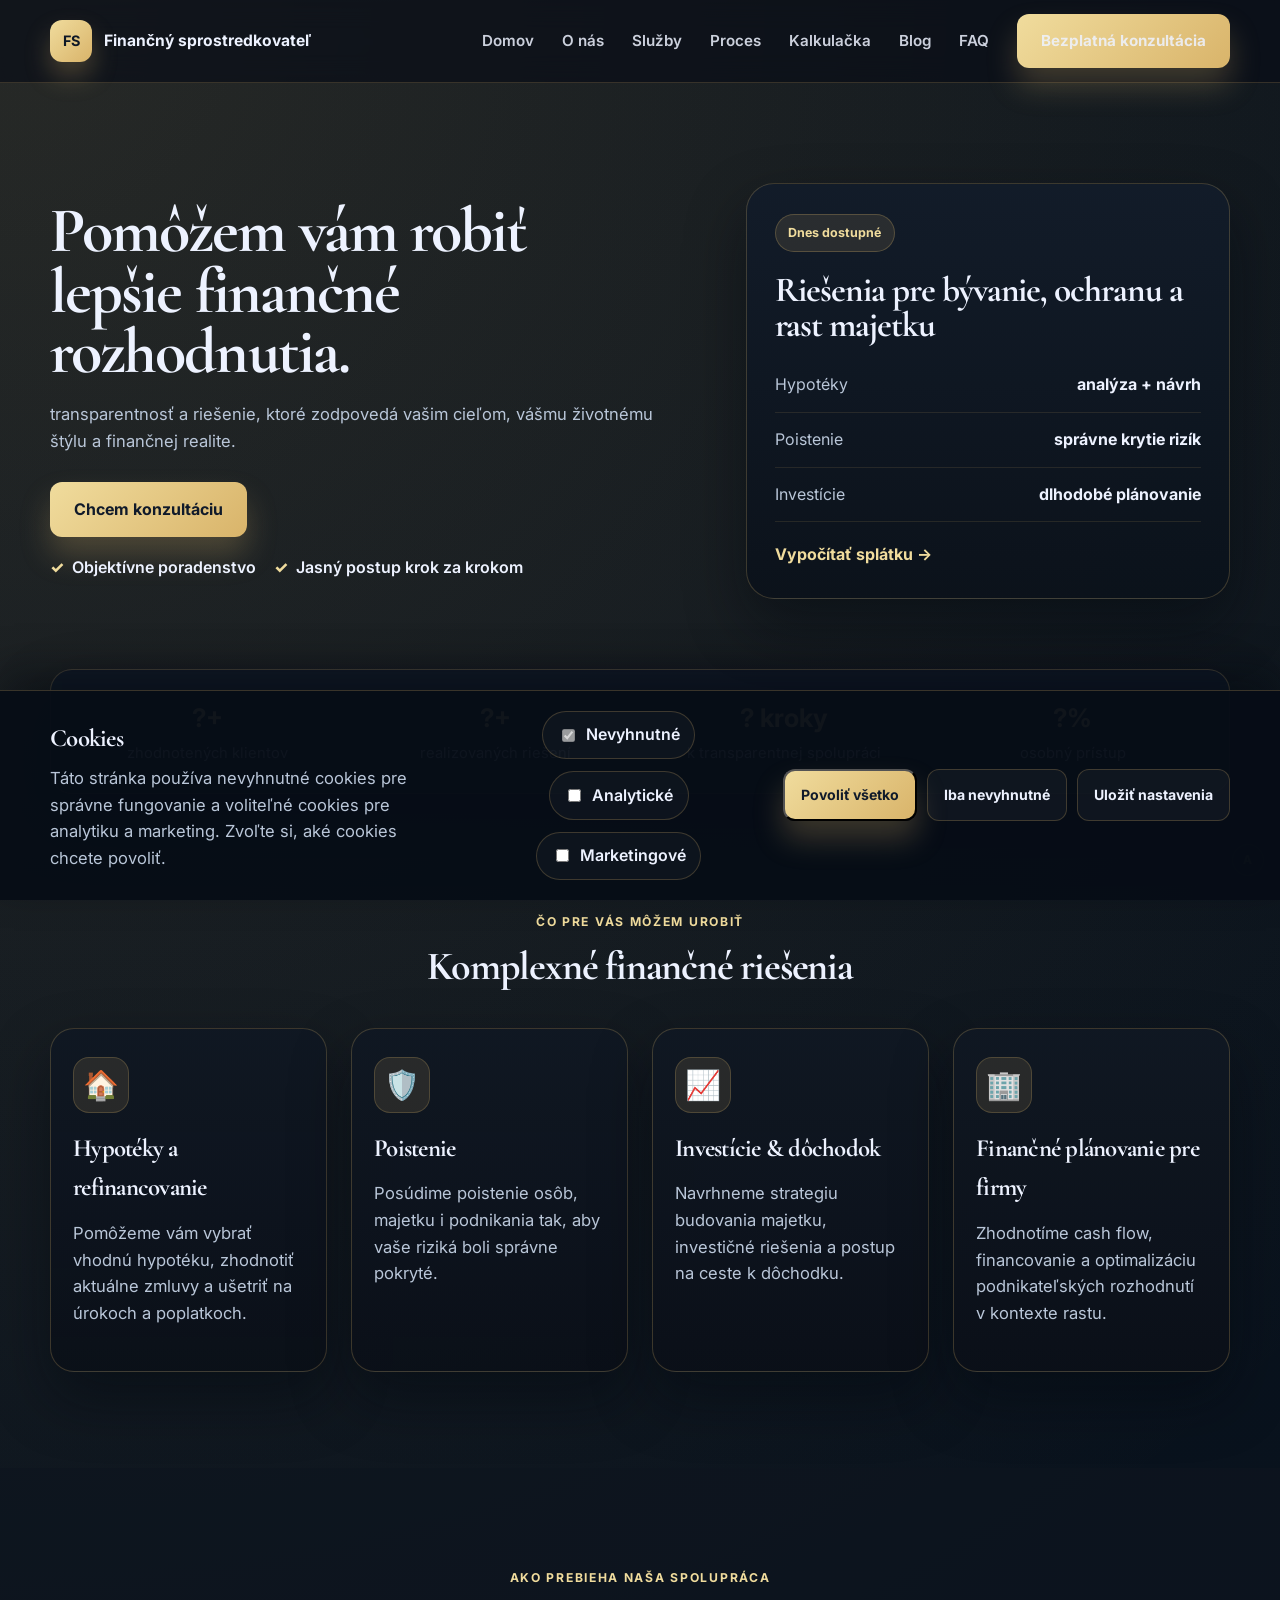
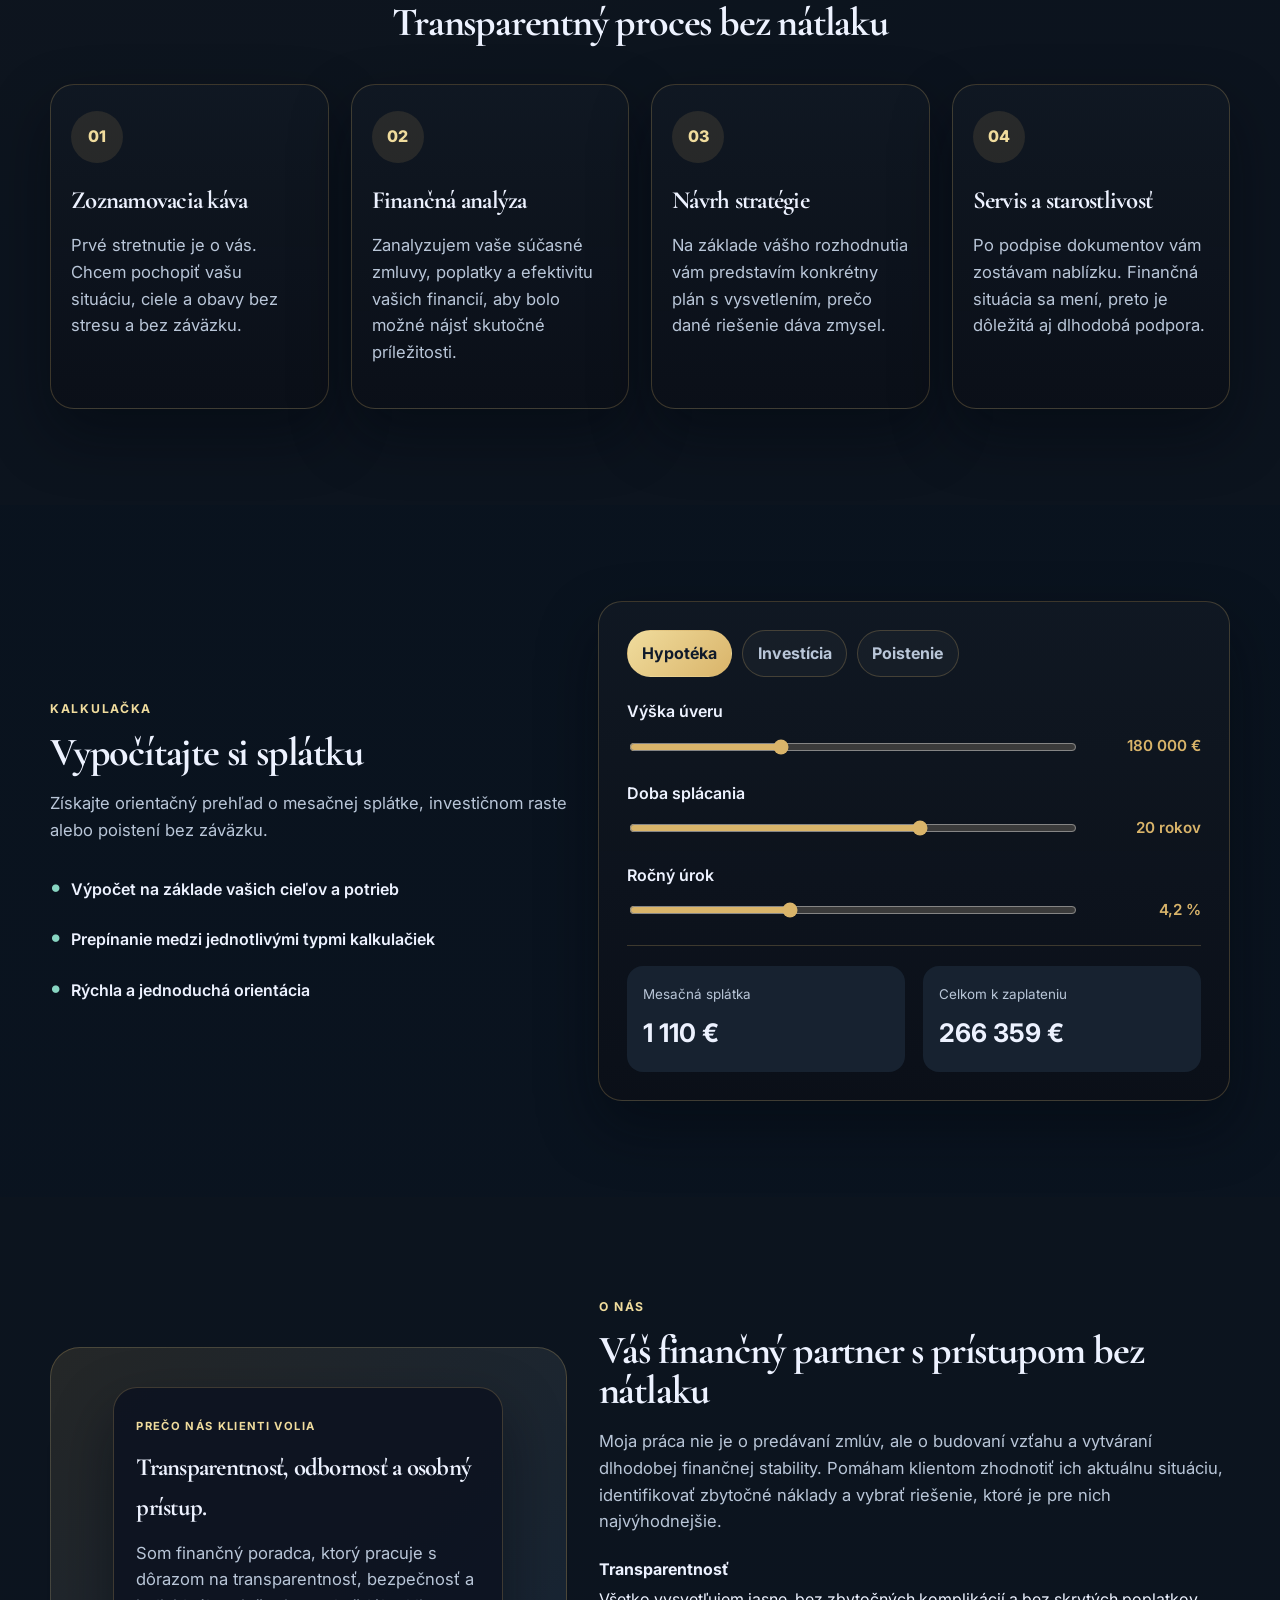
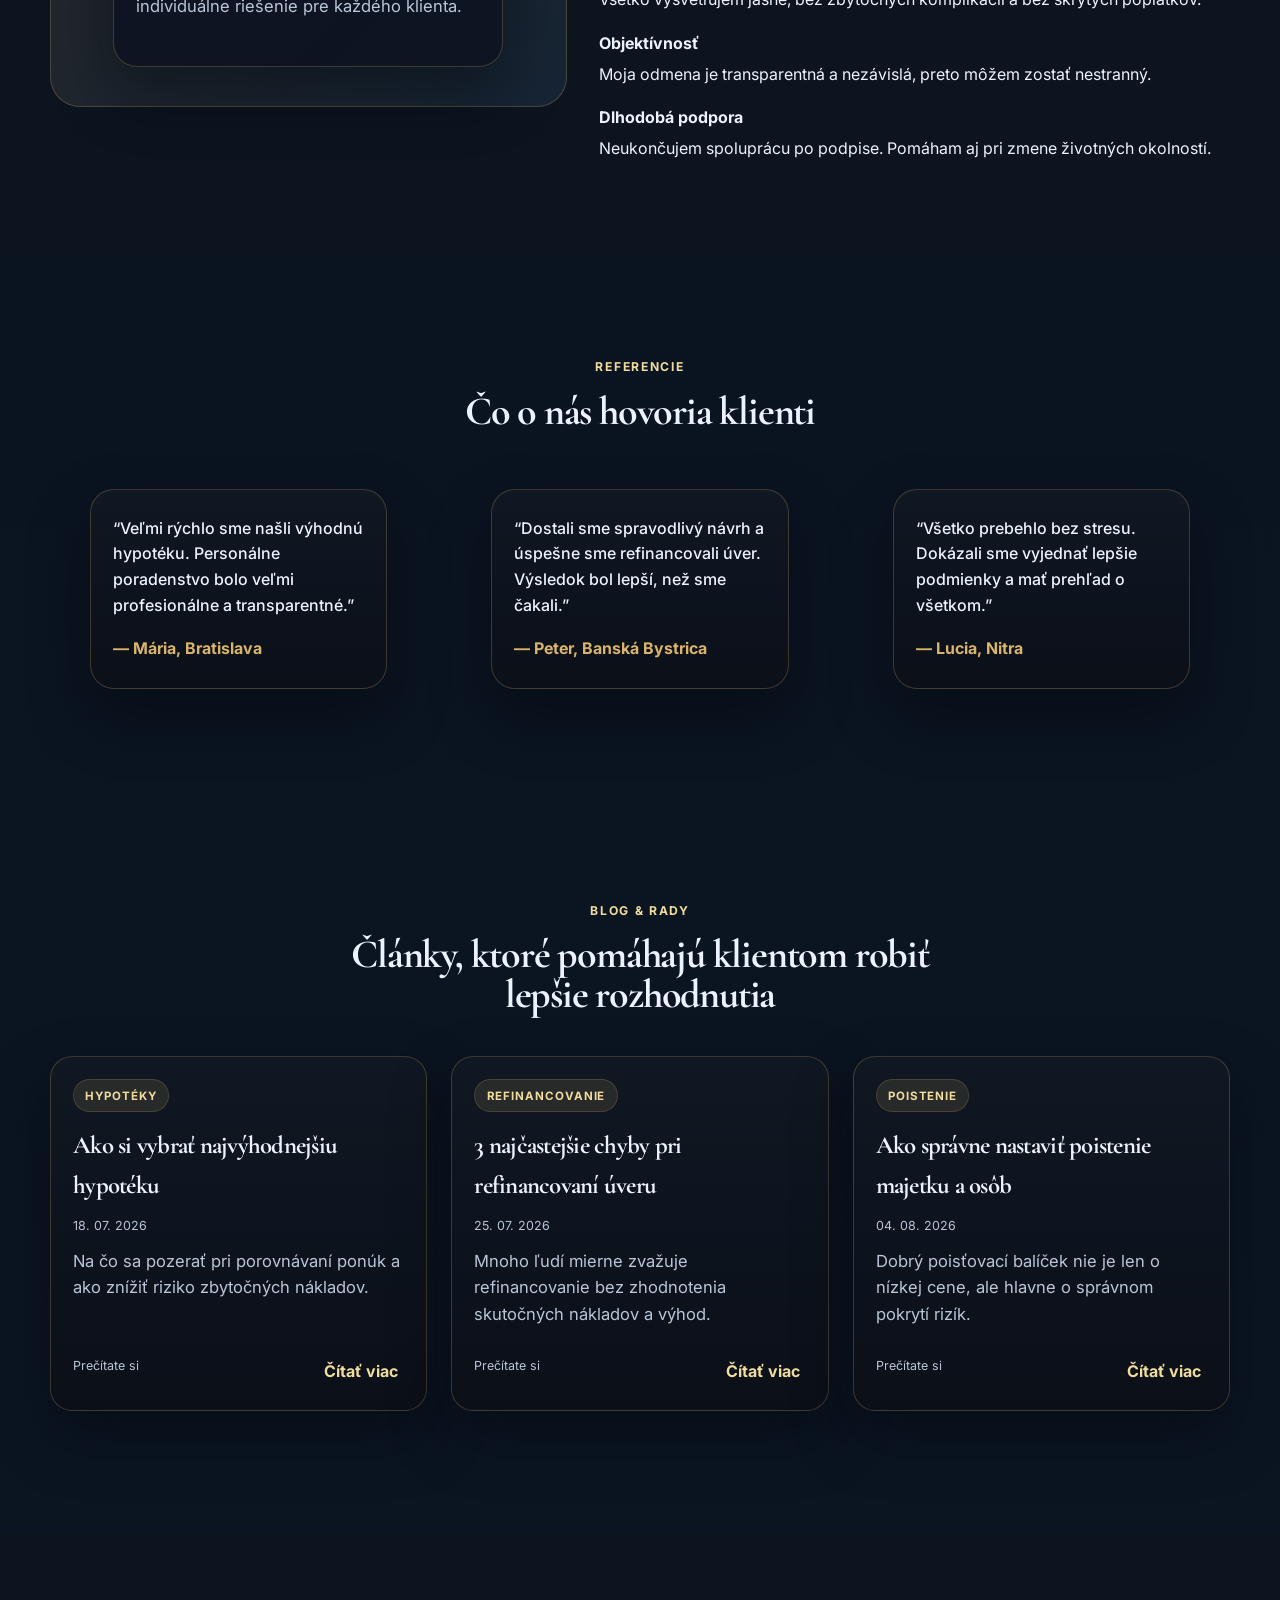
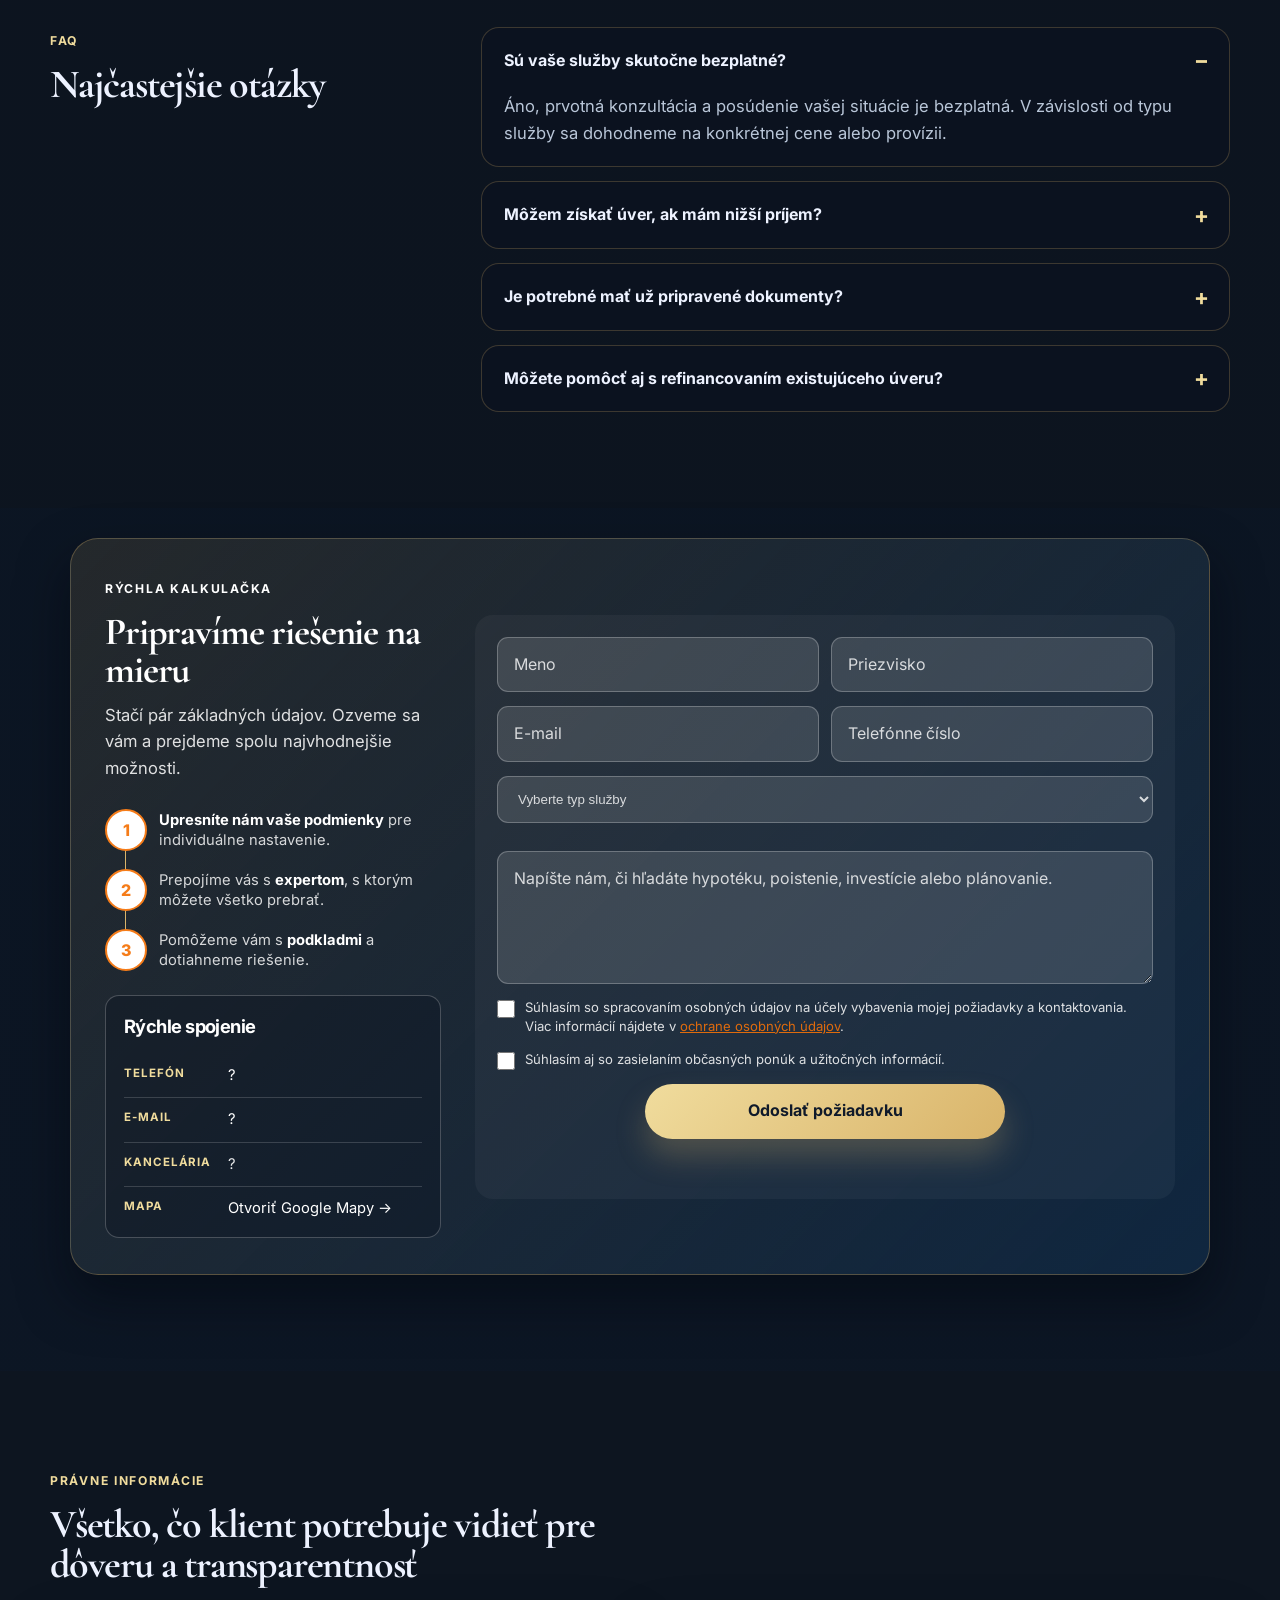
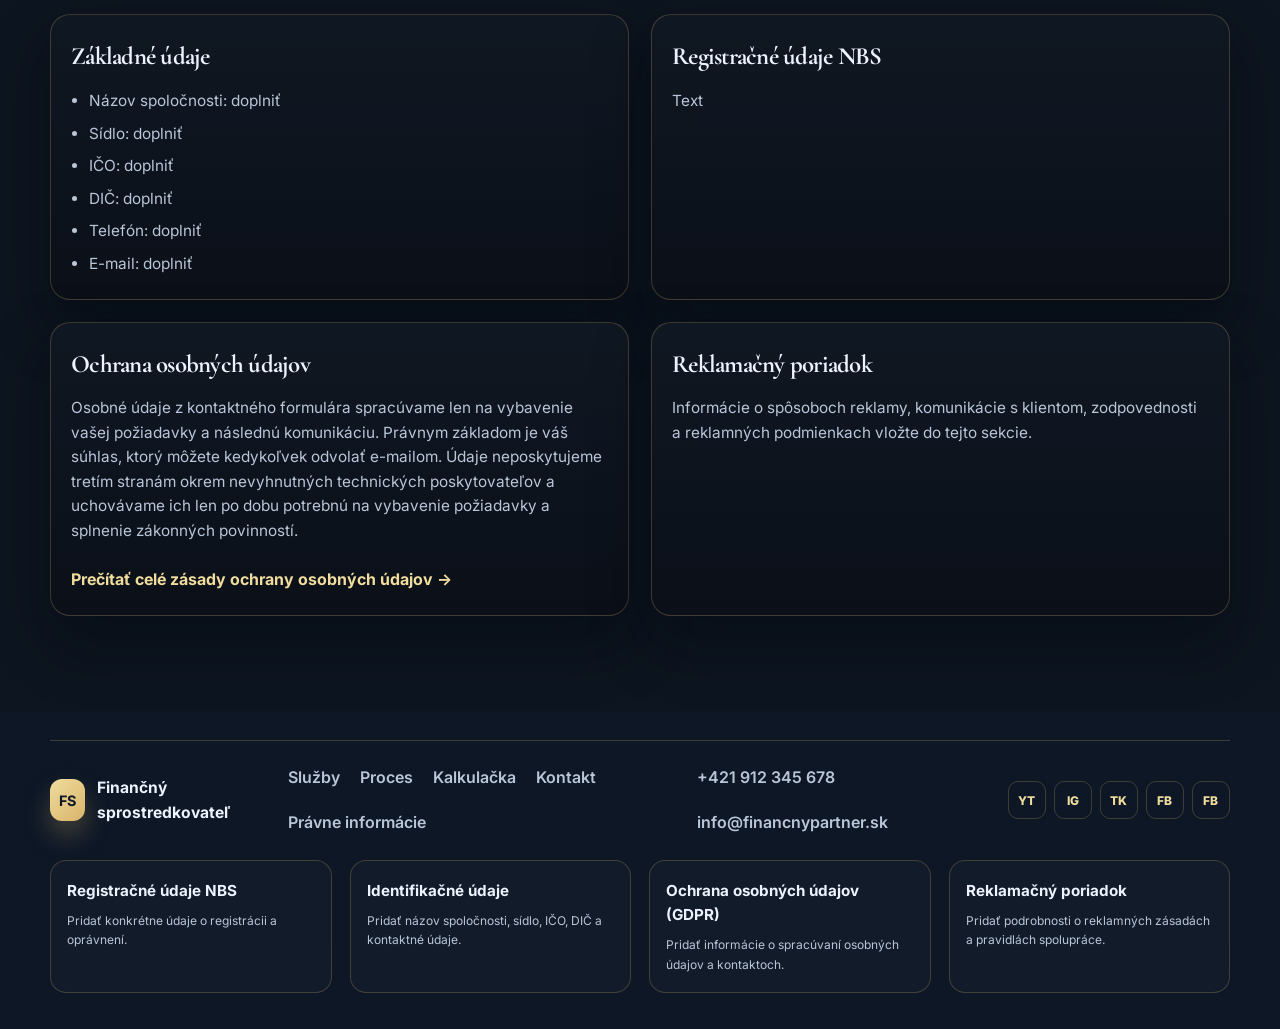
==== index.html @ 04a0c1e7 "Add files via upload" ====
<!DOCTYPE html>
<html lang="sk">
  <head>
    <meta charset="UTF-8" />
    <meta name="viewport" content="width=device-width, initial-scale=1.0" />
    <title>Finančný sprostredkovateľ | Riešenia pre vaše financie</title>
    <meta
      name="description"
      content="Finančný sprostredkovateľ pre hypotéky, osobné úvery, refinancovanie a poistenie. Rýchle a bezpečné riešenia na mieru."
    />
    <link rel="preconnect" href="https://fonts.googleapis.com" />
    <link rel="preconnect" href="https://fonts.gstatic.com" crossorigin />
    <link
      href="https://fonts.googleapis.com/css2?family=Inter:wght@400;500;600;700;800&family=Cormorant+Garamond:wght@500;600;700&display=swap"
      rel="stylesheet"
    />
    <link rel="stylesheet" href="styles.css?v=4" />
  </head>
  <body>
    <header class="site-header">
      <div class="container nav-wrap">
        <a href="#top" class="brand" aria-label="Domov">
          <span class="brand-mark">FS</span>
          <span class="brand-text">Finančný sprostredkovateľ</span>
        </a>

        <button class="nav-toggle" aria-label="Otvoriť menu" aria-expanded="false">
          <span></span>
          <span></span>
          <span></span>
        </button>

        <nav class="main-nav" aria-label="Hlavná navigácia">
          <a href="#top">Domov</a>
          <a href="#o-nas">O nás</a>
          <a href="#sluzby">Služby</a>
          <a href="#proces">Proces</a>
          <a href="#kalkulator">Kalkulačka</a>
          <a href="#blog">Blog</a>
          <a href="#faq">FAQ</a>
          <a href="#kontakt" class="nav-cta">Bezplatná konzultácia</a>
        </nav>
      </div>
    </header>

    <button type="button" class="admin-toggle" id="adminToggle" aria-label="Admin prístup">A</button>

    <main id="top">
      <section class="hero">
        <div class="container hero-grid">
          <div class="hero-copy">
            <h1>Pomôžem vám robiť lepšie finančné rozhodnutia.</h1>
            <p>
              transparentnosť a riešenie, ktoré zodpovedá vašim cieľom, vášmu životnému štýlu
              a finančnej realite.
            </p>
            <div class="hero-actions">
              <a href="#kontakt" class="btn btn-primary">Chcem konzultáciu</a>
            </div>

            <ul class="hero-points">
              <li>Objektívne poradenstvo</li>
              <li>Jasný postup krok za krokom</li>
            </ul>
          </div>

          <div class="hero-card">
            <div class="card-badge">Dnes dostupné</div>
            <h2>Riešenia pre bývanie, ochranu a rast majetku</h2>
            <div class="mini-stat">
              <span>Hypotéky</span>
              <strong>analýza + návrh</strong>
            </div>
            <div class="mini-stat">
              <span>Poistenie</span>
              <strong>správne krytie rizík</strong>
            </div>
            <div class="mini-stat">
              <span>Investície</span>
              <strong>dlhodobé plánovanie</strong>
            </div>
            <a href="#kalkulator" class="text-link">Vypočítať splátku →</a>
          </div>
        </div>
      </section>

      <section class="trust-bar">
        <div class="container trust-grid">
          <div>
            <strong>?+</strong>
            <span>zhodnotených klientov</span>
          </div>
          <div>
            <strong>?+</strong>
            <span>realizovaných riešení</span>
          </div>
          <div>
            <strong>? kroky</strong>
            <span>k transparentnej spolupráci</span>
          </div>
          <div>
            <strong>?%</strong>
            <span>osobný prístup</span>
          </div>
        </div>
      </section>

      <section class="section" id="sluzby">
        <div class="container">
          <div class="section-heading">
            <span class="eyebrow">Čo pre vás môžem urobiť</span>
            <h2>Komplexné finančné riešenia</h2>
          </div>

          <div class="card-grid four-col">
            <article class="feature-card">
              <div class="icon">🏠</div>
              <h3>Hypotéky a refinancovanie</h3>
              <p>
                Pomôžeme vám vybrať vhodnú hypotéku, zhodnotiť aktuálne zmluvy a ušetriť na úrokoch
                a poplatkoch.
              </p>
            </article>

            <article class="feature-card">
              <div class="icon">🛡️</div>
              <h3>Poistenie</h3>
              <p>
                Posúdime poistenie osôb, majetku i podnikania tak, aby vaše riziká boli správne pokryté.
              </p>
            </article>

            <article class="feature-card">
              <div class="icon">📈</div>
              <h3>Investície & dôchodok</h3>
              <p>
                Navrhneme strategiu budovania majetku, investičné riešenia a postup na ceste k dôchodku.
              </p>
            </article>

            <article class="feature-card">
              <div class="icon">🏢</div>
              <h3>Finančné plánovanie pre firmy</h3>
              <p>
                Zhodnotíme cash flow, financovanie a optimalizáciu podnikateľských rozhodnutí v kontexte rastu.
              </p>
            </article>
          </div>
        </div>
      </section>

      <section class="section alt" id="proces">
        <div class="container">
          <div class="section-heading">
            <span class="eyebrow">Ako prebieha naša spolupráca</span>
            <h2>Transparentný proces bez nátlaku</h2>
          </div>

          <div class="steps-grid">
            <div class="step-card">
              <span class="step-number">01</span>
              <h3>Zoznamovacia káva</h3>
              <p>Prvé stretnutie je o vás. Chcem pochopiť vašu situáciu, ciele a obavy bez stresu a bez záväzku.</p>
            </div>
            <div class="step-card">
              <span class="step-number">02</span>
              <h3>Finančná analýza</h3>
              <p>Zanalyzujem vaše súčasné zmluvy, poplatky a efektivitu vašich financií, aby bolo možné nájsť skutočné príležitosti.</p>
            </div>
            <div class="step-card">
              <span class="step-number">03</span>
              <h3>Návrh stratégie</h3>
              <p>Na základe vášho rozhodnutia vám predstavím konkrétny plán s vysvetlením, prečo dané riešenie dáva zmysel.</p>
            </div>
            <div class="step-card">
              <span class="step-number">04</span>
              <h3>Servis a starostlivosť</h3>
              <p>Po podpise dokumentov vám zostávam nablízku. Finančná situácia sa mení, preto je dôležitá aj dlhodobá podpora.</p>
            </div>
          </div>
        </div>
      </section>

      <section class="section" id="kalkulator">
        <div class="container calculator-wrap">
          <div class="calculator-copy">
            <span class="eyebrow">Kalkulačka</span>
            <h2>Vypočítajte si splátku</h2>
            <p>
              Získajte orientačný prehľad o mesačnej splátke, investičnom raste alebo poistení bez záväzku.
            </p>
            <ul class="check-list">
              <li>Výpočet na základe vašich cieľov a potrieb</li>
              <li>Prepínanie medzi jednotlivými typmi kalkulačiek</li>
              <li>Rýchla a jednoduchá orientácia</li>
            </ul>
          </div>

          <div class="calculator-panel calculator-shell">
            <div class="calculator-tabs" role="tablist" aria-label="Typy kalkulačiek">
              <button type="button" class="calculator-tab active" data-calculator="mortgage" role="tab" aria-selected="true">Hypotéka</button>
              <button type="button" class="calculator-tab" data-calculator="investment" role="tab" aria-selected="false">Investícia</button>
              <button type="button" class="calculator-tab" data-calculator="insurance" role="tab" aria-selected="false">Poistenie</button>
            </div>

            <div class="calculator-variant active" data-panel="mortgage">
              <label>
                Výška úveru
                <div class="input-row">
                  <input id="loanAmount" type="range" min="20000" max="500000" step="5000" value="180000" />
                  <span id="loanAmountValue">180 000 €</span>
                </div>
              </label>

              <label>
                Doba splácania
                <div class="input-row">
                  <input id="loanTerm" type="range" min="1" max="30" step="1" value="20" />
                  <span id="loanTermValue">20 rokov</span>
                </div>
              </label>

              <label>
                Ročný úrok
                <div class="input-row">
                  <input id="interestRate" type="range" min="1" max="10" step="0.1" value="4.2" />
                  <span id="interestRateValue">4,2 %</span>
                </div>
              </label>

              <div class="calculator-results">
                <div>
                  <span>Mesačná splátka</span>
                  <strong id="monthlyPayment">0 €</strong>
                </div>
                <div>
                  <span>Celkom k zaplateniu</span>
                  <strong id="totalPayment">0 €</strong>
                </div>
              </div>
            </div>

            <div class="calculator-variant" data-panel="investment">
              <label>
                Počiatočný vklad
                <div class="input-row">
                  <input id="investmentAmount" type="range" min="1000" max="200000" step="1000" value="30000" />
                  <span id="investmentAmountValue">30 000 €</span>
                </div>
              </label>

              <label>
                Doba investovania
                <div class="input-row">
                  <input id="investmentYears" type="range" min="1" max="30" step="1" value="10" />
                  <span id="investmentYearsValue">10 rokov</span>
                </div>
              </label>

              <label>
                Ročný výnos
                <div class="input-row">
                  <input id="investmentReturn" type="range" min="1" max="15" step="0.1" value="6.5" />
                  <span id="investmentReturnValue">6,5 %</span>
                </div>
              </label>

              <div class="calculator-results">
                <div>
                  <span>Predpokladaný zisk</span>
                  <strong id="investmentProfit">0 €</strong>
                </div>
                <div>
                  <span>Celková hodnota</span>
                  <strong id="investmentTotal">0 €</strong>
                </div>
              </div>
            </div>

            <div class="calculator-variant" data-panel="insurance">
              <label>
                Poistená suma
                <div class="input-row">
                  <input id="insuranceSum" type="range" min="10000" max="300000" step="5000" value="120000" />
                  <span id="insuranceSumValue">120 000 €</span>
                </div>
              </label>

              <label>
                Doba poistenia
                <div class="input-row">
                  <input id="insuranceTerm" type="range" min="1" max="30" step="1" value="10" />
                  <span id="insuranceTermValue">10 rokov</span>
                </div>
              </label>

              <label>
                Mesačná prémia
                <div class="input-row">
                  <input id="insurancePremiumRate" type="range" min="0.1" max="5" step="0.1" value="1.4" />
                  <span id="insurancePremiumRateValue">1,4 %</span>
                </div>
              </label>

              <div class="calculator-results">
                <div>
                  <span>Mesačná prémiová sadzba</span>
                  <strong id="insuranceMonthlyPremium">0 €</strong>
                </div>
                <div>
                  <span>Ročné náklady</span>
                  <strong id="insuranceYearlyCost">0 €</strong>
                </div>
              </div>
            </div>
          </div>
        </div>
      </section>

      <section class="section alt" id="o-nas">
        <div class="container about-grid">
          <div class="about-visual">
            <div class="visual-card">
              <span class="small-title">Prečo nás klienti volia</span>
              <h3>Transparentnosť, odbornosť a osobný prístup.</h3>
              <p>
                Som finančný poradca, ktorý pracuje s dôrazom na transparentnosť, bezpečnosť a
                individuálne riešenie pre každého klienta.
              </p>
            </div>
          </div>

          <div class="about-content">
            <span class="eyebrow">O nás</span>
            <h2>Váš finančný partner s prístupom bez nátlaku</h2>
            <p>
              Moja práca nie je o predávaní zmlúv, ale o budovaní vzťahu a vytváraní dlhodobej
              finančnej stability. Pomáham klientom zhodnotiť ich aktuálnu situáciu, identifikovať
              zbytočné náklady a vybrať riešenie, ktoré je pre nich najvýhodnejšie.
            </p>
            <div class="feature-list">
              <div>
                <strong>Transparentnosť</strong>
                <span>Všetko vysvetľujem jasne, bez zbytočných komplikácií a bez skrytých poplatkov.</span>
              </div>
              <div>
                <strong>Objektívnosť</strong>
                <span>Moja odmena je transparentná a nezávislá, preto môžem zostať nestranný.</span>
              </div>
              <div>
                <strong>Dlhodobá podpora</strong>
                <span>Neukončujem spoluprácu po podpise. Pomáham aj pri zmene životných okolností.</span>
              </div>
            </div>
          </div>
        </div>
      </section>

      <section class="section">
        <div class="container">
          <div class="section-heading">
            <span class="eyebrow">Referencie</span>
            <h2>Čo o nás hovoria klienti</h2>
          </div>

          <div class="card-grid three-col">
            <blockquote class="testimonial-card">
              “Veľmi rýchlo sme našli výhodnú hypotéku. Personálne poradenstvo bolo veľmi profesionálne a
              transparentné.”
              <footer>— Mária, Bratislava</footer>
            </blockquote>
            <blockquote class="testimonial-card">
              “Dostali sme spravodlivý návrh a úspešne sme refinancovali úver. Výsledok bol lepší, než sme
              čakali.”
              <footer>— Peter, Banská Bystrica</footer>
            </blockquote>
            <blockquote class="testimonial-card">
              “Všetko prebehlo bez stresu. Dokázali sme vyjednať lepšie podmienky a mať prehľad o všetkom.”
              <footer>— Lucia, Nitra</footer>
            </blockquote>
          </div>
        </div>
      </section>

      <section class="section" id="blog">
        <div class="container">
          <div class="section-heading">
            <span class="eyebrow">Blog & rady</span>
            <h2>Články, ktoré pomáhajú klientom robiť lepšie rozhodnutia</h2>
          </div>

          <div id="blogGrid" class="card-grid three-col blog-grid"></div>

          <div class="blog-show-more-wrap">
            <button id="blogToggleButton" type="button" class="blog-toggle-button hidden">
              Zobraziť všetky články
            </button>
          </div>
        </div>
      </section>

      <section class="section alt" id="faq">
        <div class="container faq-wrap">
          <div class="section-heading left">
            <span class="eyebrow">FAQ</span>
            <h2>Najčastejšie otázky</h2>
          </div>

          <div class="faq-list">
            <div class="faq-item active">
              <button class="faq-question" type="button">
                Sú vaše služby skutočne bezplatné?
              </button>
              <div class="faq-answer">
                <p>Áno, prvotná konzultácia a posúdenie vašej situácie je bezplatná. V závislosti od typu služby sa
                dohodneme na konkrétnej cene alebo provízii.</p>
              </div>
            </div>

            <div class="faq-item">
              <button class="faq-question" type="button">
                Môžem získať úver, ak mám nižší príjem?
              </button>
              <div class="faq-answer">
                <p>Rovnako ako pri každom úvere, aj tu záleží na vašej celkovej finančnej situácii a stabilite.
                Pomôžeme vám zhodnotiť reálne možnosti a navrhnúť vhodné riešenie.</p>
              </div>
            </div>

            <div class="faq-item">
              <button class="faq-question" type="button">
                Je potrebné mať už pripravené dokumenty?
              </button>
              <div class="faq-answer">
                <p>Nie je to povinné, ale aby sme proces urýchlili, je vhodné mať po ruke doklady o príjmoch,
                majetku a dlhodobých záväzkoch.</p>
              </div>
            </div>

            <div class="faq-item">
              <button class="faq-question" type="button">
                Môžete pomôcť aj s refinancovaním existujúceho úveru?
              </button>
              <div class="faq-answer">
                <p>Áno, pomôžeme vám preskúmať aktuálnu zmluvu a nájsť výhodnejšie riešenie, ktoré môže znížiť
                mesačné náklady alebo dobu splácania.</p>
              </div>
            </div>
          </div>
        </div>
      </section>

      <div id="adminOverlay" class="admin-overlay hidden">
        <div class="admin-modal" role="dialog" aria-modal="true" aria-labelledby="adminTitle">
          <button type="button" class="admin-close" id="adminClose" aria-label="Zavrieť">×</button>

          <div id="adminLoginBlock">
            <h3 id="adminTitle">Admin prístup</h3>
            <form id="adminLoginForm" class="admin-form">
              <label>
                Heslo
                <input type="password" id="adminPassword" placeholder="Zadajte heslo" required />
              </label>
              <button type="submit" class="btn btn-primary">Prihlásiť sa</button>
            </form>
          </div>

          <div id="adminPanel" class="hidden">
            <div class="admin-header-row">
              <h3>Správa blogu</h3>
              <button type="button" id="logoutAdmin" class="btn btn-secondary">Odhlásiť</button>
            </div>

            <form id="blogForm" class="admin-form admin-form-grid">
              <input type="hidden" id="postId" />

              <label>
                Názov článku
                <input type="text" id="postTitle" placeholder="Napíšte názov článku" required />
              </label>

              <label>
                Kategória
                <input type="text" id="postCategory" placeholder="Hypotéky, poistenie, investície" required />
              </label>

              <label class="full-width">
                Krátky popis
                <textarea id="postExcerpt" rows="2" placeholder="Krátky úvod do článku" required></textarea>
              </label>

              <label class="full-width">
                Obsah článku
                <textarea id="postContent" rows="8" placeholder="Celý text článku" required></textarea>
              </label>

              <div class="form-actions full-width">
                <button type="submit" class="btn btn-primary" id="savePostBtn">Uložiť článok</button>
                <button type="button" class="btn btn-secondary" id="resetPostForm">Vymazať formulár</button>
              </div>
            </form>

            <div class="admin-list-wrap">
              <h4>Existujúce články</h4>
              <div id="adminPostList" class="admin-post-list"></div>
            </div>
          </div>
        </div>
      </div>

      <div id="articleModal" class="article-modal hidden" role="dialog" aria-modal="true" aria-labelledby="articleModalTitle">
        <div class="article-modal-content">
          <button type="button" class="article-close" id="articleClose" aria-label="Zavrieť článok">×</button>
          <div id="articleBody"></div>
        </div>
      </div>

      <section class="section cta-section" id="kontakt">
        <div class="container cta-box">
          <div>
            <span class="eyebrow">Rýchla kalkulačka</span>
            <h2>Pripravíme riešenie na mieru</h2>
            <p>Stačí pár základných údajov. Ozveme sa vám a prejdeme spolu najvhodnejšie možnosti.</p>

            <div class="form-steps" aria-label="Postup vyplnenia formulára">
              <div class="form-step">
                <span class="form-step-number">1</span>
                <p><strong>Upresníte nám vaše podmienky</strong> pre individuálne nastavenie.</p>
              </div>
              <div class="form-step">
                <span class="form-step-number">2</span>
                <p>Prepojíme vás s <strong>expertom</strong>, s ktorým môžete všetko prebrať.</p>
              </div>
              <div class="form-step">
                <span class="form-step-number">3</span>
                <p>Pomôžeme vám s <strong>podkladmi</strong> a dotiahneme riešenie.</p>
              </div>
            </div>

            <div class="quick-contact">
              <h3>Rýchle spojenie</h3>
              <div class="quick-contact-row">
                <span>Telefón</span>
                <a href="tel:+421912345678">?</a>
              </div>
              <div class="quick-contact-row">
                <span>E-mail</span>
                <a href="mailto:info@financnypartner.sk">?</a>
              </div>
              <div class="quick-contact-row">
                <span>Kancelária</span>
                <span>?</span>
              </div>
              <div class="quick-contact-row">
                <span>Mapa</span>
                <a href="https://www.google.com/maps/search/?api=1&query=Mestská+1,+010+01+Žilina" target="_blank" rel="noreferrer">Otvoriť Google Mapy →</a>
              </div>
            </div>
          </div>

          <form
            class="contact-form"
            id="contactForm"
            action="https://formsubmit.co/q4qsro@gmail.com"
            method="POST"
          >
            <input type="hidden" name="_subject" value="Nový dopyt z webu Finančný partner" />
            <input type="hidden" name="_template" value="table" />
            <input type="text" name="_honey" tabindex="-1" autocomplete="off" class="form-honeypot" aria-hidden="true" />
            <div class="field-row">
              <input type="text" name="Meno" placeholder="Meno" autocomplete="given-name" required />
              <input type="text" name="Priezvisko" placeholder="Priezvisko" autocomplete="family-name" required />
            </div>
            <div class="field-row">
              <input type="email" name="E-mail" placeholder="E-mail" required />
              <input type="tel" name="Telefón" placeholder="Telefónne číslo" autocomplete="tel" required />
            </div>
            <select name="Typ služby" class="contact-select" aria-label="Vyberte typ služieb" required>
              <option value="">Vyberte typ služby</option>
              <option value="Hypotéka">Hypotéka</option>
              <option value="Poistenie">Poistenie</option>
              <option value="Refinancovanie">Refinancovanie</option>
              <option value="Investície">Investície</option>
              <option value="Plánovanie a poradenstvo">Plánovanie a poradenstvo</option>
            </select>

            <div class="service-fields" id="serviceFields" aria-live="polite">
              <div class="service-panel" data-service-fields="Hypotéka" hidden>
                <p class="service-panel-title">Údaje pre orientačné posúdenie hypotéky</p>
                <div class="field-row">
                  <select name="Účel hypotéky" aria-label="Účel hypotéky" required>
                    <option value="">Účel hypotéky</option>
                    <option value="Kúpa nehnuteľnosti">Kúpa nehnuteľnosti</option>
                    <option value="Výstavba alebo rekonštrukcia">Výstavba alebo rekonštrukcia</option>
                    <option value="Iný účel">Iný účel</option>
                  </select>
                  <input type="text" name="Výška hypotéky" placeholder="Výška hypotéky" inputmode="numeric" data-money-input required />
                </div>
                <div class="field-row">
                  <input type="number" name="Doba splácania" min="1" max="40" placeholder="Doba splácania (roky)" inputmode="numeric" required />
                  <select name="Typ príjmu" aria-label="Typ príjmu" required>
                    <option value="">Typ príjmu</option>
                    <option value="TPP">TPP</option>
                    <option value="SZČO">SZČO</option>
                    <option value="Dohoda alebo iné">Dohoda alebo iné</option>
                  </select>
                </div>
                <div class="field-row">
                  <input type="text" name="Čistý mesačný príjem" placeholder="Čistý mesačný príjem" inputmode="numeric" data-money-input required />
                  <input type="number" name="Počet detí" min="0" max="20" placeholder="Počet detí" inputmode="numeric" />
                </div>
                <div class="field-row">
                  <select name="Rodinný stav" aria-label="Rodinný stav">
                    <option value="">Rodinný stav</option>
                    <option value="Slobodný/á">Slobodný/á</option>
                    <option value="Ženatý/vydatá">Ženatý/vydatá</option>
                    <option value="Rozvedený/á">Rozvedený/á</option>
                    <option value="Iné">Iné</option>
                  </select>
                  <select name="Iné úvery" aria-label="Iné úvery">
                    <option value="">Máte iné úvery?</option>
                    <option value="Nie">Nie</option>
                    <option value="Áno">Áno</option>
                  </select>
                </div>
                <label class="switch-row">
                  <input type="checkbox" name="Poistenie úveru" value="Áno, mám záujem o poistenie úveru" />
                  <span>Mám záujem aj o poistenie úveru</span>
                </label>
              </div>

              <div class="service-panel" data-service-fields="Refinancovanie" hidden>
                <p class="service-panel-title">Údaje k súčasnému úveru</p>
                <div class="field-row">
                  <input type="text" name="Zostatok úveru" placeholder="Zostatok úveru" inputmode="numeric" data-money-input required />
                  <input type="text" name="Aktuálna splátka" placeholder="Aktuálna splátka" inputmode="numeric" data-money-input required />
                </div>
                <div class="field-row">
                  <input type="text" name="Súčasná banka" placeholder="Súčasná banka" required />
                  <input type="month" name="Koniec fixácie" aria-label="Koniec fixácie" required />
                </div>
                <select name="Dôvod refinancovania" aria-label="Dôvod refinancovania">
                  <option value="">Dôvod refinancovania</option>
                  <option value="Nižšia splátka">Chcem nižšiu splátku</option>
                  <option value="Koniec fixácie">Končí mi fixácia</option>
                  <option value="Navýšenie úveru">Chcem úver navýšiť</option>
                  <option value="Iný dôvod">Iný dôvod</option>
                </select>
              </div>

              <div class="service-panel" data-service-fields="Poistenie" hidden>
                <p class="service-panel-title">Čo potrebujete poistiť?</p>
                <div class="field-row">
                  <select name="Typ poistenia" aria-label="Typ poistenia" required>
                    <option value="">Typ poistenia</option>
                    <option value="Životné poistenie">Životné poistenie</option>
                    <option value="Poistenie majetku">Poistenie majetku</option>
                    <option value="Poistenie úveru">Poistenie úveru</option>
                    <option value="Poistenie podnikania">Poistenie podnikania</option>
                  </select>
                  <input type="number" name="Vek poistenej osoby" min="18" max="100" placeholder="Vek poistenej osoby" inputmode="numeric" required />
                </div>
                <div class="field-row">
                  <input type="text" name="Povolanie" placeholder="Povolanie" />
                  <input type="text" name="Požadované krytie" placeholder="Požadované krytie" inputmode="numeric" data-money-input />
                </div>
                <label class="switch-row">
                  <input type="checkbox" name="Existujúce poistenie" value="Mám existujúce poistenie" />
                  <span>Mám už existujúce poistenie na kontrolu</span>
                </label>
              </div>

              <div class="service-panel" data-service-fields="Investície" hidden>
                <p class="service-panel-title">Nastavenie investičného cieľa</p>
                <div class="field-row">
                  <select name="Investičný cieľ" aria-label="Investičný cieľ" required>
                    <option value="">Investičný cieľ</option>
                    <option value="Tvorba rezervy">Tvorba rezervy</option>
                    <option value="Bývanie">Bývanie</option>
                    <option value="Dôchodok">Dôchodok</option>
                    <option value="Zhodnotenie úspor">Zhodnotenie úspor</option>
                  </select>
                  <input type="text" name="Mesačná investícia" placeholder="Mesačná suma" inputmode="numeric" data-money-input required />
                </div>
                <div class="field-row">
                  <input type="text" name="Počiatočný vklad" placeholder="Počiatočný vklad" inputmode="numeric" data-money-input />
                  <input type="number" name="Investičný horizont" min="1" max="60" placeholder="Horizont (roky)" inputmode="numeric" />
                </div>
                <select name="Vzťah k riziku" aria-label="Vzťah k riziku">
                  <option value="">Ako vnímate investičné riziko?</option>
                  <option value="Opatrný prístup">Chcem opatrný prístup</option>
                  <option value="Vyvážený prístup">Vyvážený prístup</option>
                  <option value="Dynamický prístup">Znesiem dynamický prístup</option>
                </select>
              </div>

              <div class="service-panel" data-service-fields="Plánovanie a poradenstvo" hidden>
                <p class="service-panel-title">S čím vám môžeme pomôcť?</p>
                <select name="Téma poradenstva" aria-label="Téma poradenstva" required>
                  <option value="">Vyberte oblasť</option>
                  <option value="Komplexný finančný plán">Komplexný finančný plán</option>
                  <option value="Rodinné financie">Rodinné financie</option>
                  <option value="Dôchodok">Dôchodok</option>
                  <option value="Kontrola existujúcich zmlúv">Kontrola existujúcich zmlúv</option>
                </select>
                <div class="field-row">
                  <input type="text" name="Príjem domácnosti" placeholder="Príjem domácnosti" inputmode="numeric" data-money-input />
                  <input type="text" name="Mesačné záväzky" placeholder="Mesačné záväzky" inputmode="numeric" data-money-input />
                </div>
              </div>
            </div>

            <div class="service-progress" id="serviceProgress" hidden>
              <span>Správne informácie nám pomôžu pripraviť riešenie na mieru.</span>
            </div>
            <textarea name="Správa" placeholder="Napíšte nám, či hľadáte hypotéku, poistenie, investície alebo plánovanie." rows="4" required></textarea>
            <label class="consent-row">
              <input type="checkbox" name="GDPR súhlas" value="Súhlasím so spracovaním osobných údajov" required />
              <span>
                Súhlasím so spracovaním osobných údajov na účely vybavenia mojej požiadavky a kontaktovania.
                Viac informácií nájdete v <a href="gdpr.html">ochrane osobných údajov</a>.
              </span>
            </label>
            <label class="consent-row consent-optional">
              <input type="checkbox" name="Marketingový súhlas" value="Súhlasím so zasielaním marketingových informácií" />
              <span>Súhlasím aj so zasielaním občasných ponúk a užitočných informácií.</span>
            </label>
            <button type="submit" class="btn btn-primary">Odoslať požiadavku</button>
            <p class="form-success" aria-live="polite"></p>
          </form>
        </div>
      </section>

      <section class="section alt" id="pravne-informacie">
        <div class="container">
          <div class="section-heading left">
            <span class="eyebrow">Právne informácie</span>
            <h2>Všetko, čo klient potrebuje vidieť pre dôveru a transparentnosť</h2>
          </div>

          <div class="legal-grid">
            <article class="legal-card">
              <h3>Základné údaje</h3>
              <ul>
                <li>Názov spoločnosti: doplniť</li>
                <li>Sídlo: doplniť</li>
                <li>IČO: doplniť</li>
                <li>DIČ: doplniť</li>
                <li>Telefón: doplniť</li>
                <li>E-mail: doplniť</li>
              </ul>
            </article>

            <article class="legal-card">
              <h3>Registračné údaje NBS</h3>
              <p>Text</p>
            </article>

            <article class="legal-card">
              <h3>Ochrana osobných údajov</h3>
              <p>Osobné údaje z kontaktného formulára spracúvame len na vybavenie vašej požiadavky a následnú komunikáciu. Právnym základom je váš súhlas, ktorý môžete kedykoľvek odvolať e-mailom. Údaje neposkytujeme tretím stranám okrem nevyhnutných technických poskytovateľov a uchovávame ich len po dobu potrebnú na vybavenie požiadavky a splnenie zákonných povinností.</p>
              <a class="legal-link" href="gdpr.html">Prečítať celé zásady ochrany osobných údajov →</a>
            </article>

            <article class="legal-card">
              <h3>Reklamačný poriadok</h3>
              <p>Informácie o spôsoboch reklamy, komunikácie s klientom, zodpovednosti a reklamných podmienkach vložte do tejto sekcie.</p>
            </article>
          </div>
        </div>
      </section>
    </main>

    <footer class="site-footer">
      <div class="container footer-wrap">
        <div>
          <a href="#top" class="brand footer-brand">
            <span class="brand-mark">FS</span>
            <span class="brand-text">Finančný sprostredkovateľ</span>
          </a>
        </div>

        <div class="footer-links">
          <a href="#sluzby">Služby</a>
          <a href="#proces">Proces</a>
          <a href="#kalkulator">Kalkulačka</a>
          <a href="#kontakt">Kontakt</a>
          <a href="gdpr.html">Právne informácie</a>
        </div>

        <div class="footer-contact">
          <a href="tel:+421912345678">+421 912 345 678</a>
          <a href="mailto:info@financnypartner.sk">info@financnypartner.sk</a>
        </div>

        <div class="social-links" aria-label="Sociálne siete">
          <a href="https://www.youtube.com/@financiepolopate1088" target="_blank" rel="noreferrer" aria-label="YouTube">YT</a>
          <a href="https://www.instagram.com/vavrinecstanislav/" target="_blank" rel="noreferrer" aria-label="Instagram">IG</a>
          <a href="https://www.tiktok.com/" target="_blank" rel="noreferrer" aria-label="TikTok">TK</a>
          <a href="https://www.facebook.com/stanislav.vavrinec.9/" target="_blank" rel="noreferrer" aria-label="Facebook">FB</a>
          <a href="https://www.facebook.com/profile.php?id=61592658331765" target="_blank" rel="noreferrer" aria-label="Facebook profil 2">FB</a>
        </div>
      </div>

      <div class="container legal-info-wrap">
        <div class="legal-info-block">
          <h4>Registračné údaje NBS</h4>
          <p>Pridať konkrétne údaje o registrácii a oprávnení.</p>
        </div>
        <div class="legal-info-block">
          <h4>Identifikačné údaje</h4>
          <p>Pridať názov spoločnosti, sídlo, IČO, DIČ a kontaktné údaje.</p>
        </div>
        <div class="legal-info-block">
          <h4>Ochrana osobných údajov (GDPR)</h4>
          <p>Pridať informácie o spracúvaní osobných údajov a kontaktoch.</p>
        </div>
        <div class="legal-info-block">
          <h4>Reklamačný poriadok</h4>
          <p>Pridať podrobnosti o reklamných zásadách a pravidlách spolupráce.</p>
        </div>
      </div>
    </footer>

    <div id="cookieBanner" class="cookie-banner hidden" aria-live="polite" aria-label="Cookies nastavenia">
      <div class="container cookie-inner">
        <div class="cookie-copy">
          <h3>Cookies</h3>
          <p>
            Táto stránka používa nevyhnutné cookies pre správne fungovanie a voliteľné cookies pre analytiku a marketing.
            Zvoľte si, aké cookies chcete povoliť.
          </p>
        </div>

        <div class="cookie-controls">
          <label class="cookie-option">
            <input type="checkbox" checked disabled />
            <span>Nevyhnutné</span>
          </label>

          <label class="cookie-option">
            <input type="checkbox" id="analyticsCookie" />
            <span>Analytické</span>
          </label>

          <label class="cookie-option">
            <input type="checkbox" id="marketingCookie" />
            <span>Marketingové</span>
          </label>
        </div>

        <div class="cookie-actions">
          <button type="button" id="cookieAcceptAll" class="btn btn-primary">Povoliť všetko</button>
          <button type="button" id="cookieRejectAll" class="btn btn-secondary">Iba nevyhnutné</button>
          <button type="button" id="cookieSavePrefs" class="btn btn-secondary">Uložiť nastavenia</button>
        </div>
      </div>
    </div>

    <script src="script.js?v=4"></script>
  </body>
</html>
---- styles.css ----
:root {
  --bg: #0c1220;
  --bg-soft: #101a2a;
  --surface: rgba(18, 28, 42, 0.88);
  --surface-alt: rgba(24, 35, 50, 0.95);
  --primary: #d9b46a;
  --primary-soft: #f0dc9d;
  --primary-deep: #a87d2f;
  --secondary: #88d5c2;
  --text: #edf2ff;
  --muted: #b9c6d8;
  --border: rgba(217, 180, 106, 0.24);
  --shadow: 0 26px 60px rgba(2, 6, 14, 0.45);
}

* {
  box-sizing: border-box;
}

html {
  scroll-behavior: smooth;
}

body {
  margin: 0;
  font-family: "Inter", sans-serif;
  background:
    radial-gradient(circle at top left, rgba(217, 180, 106, 0.15), transparent 25%),
    linear-gradient(180deg, #08111b 0%, #0d1726 100%);
  color: var(--text);
  line-height: 1.6;
}

a {
  color: inherit;
  text-decoration: none;
}

img {
  max-width: 100%;
  display: block;
}

button,
input,
textarea {
  font: inherit;
}

.container {
  width: min(1180px, calc(100% - 32px));
  margin: 0 auto;
}

.section {
  padding: 96px 0;
}

.section.alt {
  background: rgba(13, 20, 30, 0.7);
}

.eyebrow {
  display: inline-block;
  margin-bottom: 14px;
  font-size: 0.76rem;
  font-weight: 700;
  letter-spacing: 0.14em;
  text-transform: uppercase;
  color: var(--primary-soft);
}

h1,
h2,
h3,
p {
  margin-top: 0;
}

h1,
h2,
h3 {
  font-family: "Cormorant Garamond", serif;
  letter-spacing: -0.03em;
}

h1 {
  font-size: clamp(3.1rem, 5vw, 5rem);
  line-height: 0.95;
  margin-bottom: 18px;
}

h2 {
  font-size: clamp(2.5rem, 3vw, 3.4rem);
  line-height: 1;
  margin-bottom: 18px;
}

h3 {
  font-size: 1.55rem;
  margin-bottom: 12px;
}

p {
  color: var(--muted);
  font-size: 1.04rem;
}

.site-header {
  position: sticky;
  top: 0;
  z-index: 20;
  backdrop-filter: blur(14px);
  background: rgba(9, 14, 24, 0.7);
  border-bottom: 1px solid rgba(217, 180, 106, 0.2);
}

.nav-wrap {
  display: flex;
  align-items: center;
  justify-content: space-between;
  min-height: 82px;
}

.brand {
  display: inline-flex;
  align-items: center;
  gap: 12px;
  font-weight: 700;
}

.brand-mark {
  display: grid;
  place-items: center;
  width: 42px;
  height: 42px;
  border-radius: 12px;
  background: linear-gradient(135deg, var(--primary-soft), var(--primary));
  box-shadow: 0 14px 26px rgba(217, 180, 106, 0.28);
  color: #0d1726;
  font-size: 0.9rem;
}

.brand-text {
  font-size: 0.98rem;
  color: var(--text);
}

.main-nav {
  display: flex;
  align-items: center;
  gap: 28px;
  font-size: 0.95rem;
  font-weight: 600;
  color: var(--text);
}

.main-nav a {
  position: relative;
  color: rgba(237, 242, 255, 0.85);
}

.main-nav a:not(.nav-cta)::after {
  content: "";
  position: absolute;
  left: 0;
  bottom: -8px;
  width: 100%;
  height: 2px;
  background: var(--primary);
  transform: scaleX(0);
  transform-origin: center;
  transition: transform 0.2s ease;
}

.main-nav a:hover::after,
.main-nav a:focus-visible::after {
  transform: scaleX(1);
}

.nav-cta,
.btn {
  display: inline-flex;
  align-items: center;
  justify-content: center;
  border-radius: 12px;
  padding: 0.92rem 1.5rem;
  font-weight: 700;
  transition: transform 0.2s ease, box-shadow 0.2s ease;
}

.nav-cta,
.btn-primary {
  background: linear-gradient(135deg, var(--primary-soft), var(--primary));
  color: #101a2a;
  box-shadow: 0 18px 30px rgba(217, 180, 106, 0.25);
}

.btn-secondary {
  background: rgba(255, 255, 255, 0.04);
  border: 1px solid var(--border);
  color: var(--text);
}

.nav-cta:hover,
.btn:hover {
  transform: translateY(-1px);
}

.nav-toggle {
  display: none;
  background: transparent;
  border: 0;
  width: 42px;
  height: 42px;
  padding: 0;
  cursor: pointer;
}

.nav-toggle span {
  display: block;
  width: 24px;
  height: 2px;
  margin: 5px auto;
  background: var(--text);
}

.hero {
  padding: 100px 0 70px;
}

.hero-grid {
  display: grid;
  grid-template-columns: 1.15fr 0.85fr;
  gap: 40px;
  align-items: center;
}

.hero-copy {
  max-width: 620px;
}

.hero-actions {
  display: flex;
  flex-wrap: wrap;
  gap: 14px;
  margin: 28px 0 18px;
}

.hero-points {
  list-style: none;
  display: flex;
  flex-wrap: wrap;
  gap: 18px;
  padding: 0;
  margin: 0;
  color: var(--text);
  font-weight: 600;
}

.hero-points li::before {
  content: "✓";
  color: var(--primary-soft);
  margin-right: 8px;
  font-weight: 800;
}

.hero-card {
  padding: 30px 28px;
  background: linear-gradient(180deg, rgba(18, 28, 42, 0.95), rgba(11, 18, 27, 0.95));
  border: 1px solid var(--border);
  border-radius: 28px;
  box-shadow: var(--shadow);
}

.card-badge {
  display: inline-flex;
  background: rgba(217, 180, 106, 0.12);
  color: var(--primary-soft);
  border: 1px solid rgba(217, 180, 106, 0.26);
  border-radius: 999px;
  padding: 0.5rem 0.8rem;
  font-size: 0.78rem;
  font-weight: 700;
}

.hero-card h2 {
  margin-top: 20px;
  margin-bottom: 16px;
  font-size: 2.2rem;
  color: var(--text);
}

.mini-stat {
  display: flex;
  align-items: center;
  justify-content: space-between;
  padding: 14px 0;
  border-bottom: 1px solid rgba(217, 180, 106, 0.12);
}

.mini-stat span {
  color: var(--muted);
}

.mini-stat strong {
  color: var(--text);
}

.text-link {
  display: inline-block;
  margin-top: 20px;
  color: var(--primary-soft);
  font-weight: 700;
}

.trust-bar {
  padding: 0 0 18px;
}

.trust-grid {
  display: grid;
  grid-template-columns: repeat(4, minmax(0, 1fr));
  gap: 20px;
  background: rgba(16, 25, 38, 0.9);
  border: 1px solid var(--border);
  border-radius: 22px;
  padding: 28px 22px;
  box-shadow: var(--shadow);
}

.trust-grid div {
  display: flex;
  flex-direction: column;
  gap: 3px;
  text-align: center;
}

.trust-grid strong {
  font-size: clamp(1.2rem, 2vw, 1.9rem);
  color: var(--primary-soft);
}

.trust-grid span {
  color: var(--muted);
  font-size: 0.92rem;
}

.section-heading {
  max-width: 620px;
  margin: 0 auto 42px;
  text-align: center;
}

.section-heading.left {
  margin: 0 0 30px;
  text-align: left;
}

.card-grid {
  display: grid;
  gap: 24px;
}

.four-col {
  grid-template-columns: repeat(4, minmax(0, 1fr));
}

.three-col {
  grid-template-columns: repeat(3, minmax(0, 1fr));
}

.feature-card,
.step-card,
.testimonial-card,
.visual-card,
.calculator-panel {
  background: linear-gradient(180deg, rgba(16, 24, 35, 0.98), rgba(11, 16, 24, 0.96));
  border: 1px solid var(--border);
  border-radius: 24px;
  box-shadow: var(--shadow);
}

.feature-card {
  padding: 28px 22px;
}

.feature-card h3,
.step-card h3,
.visual-card h3 {
  color: var(--text);
}

.icon {
  display: inline-grid;
  place-items: center;
  width: 56px;
  height: 56px;
  border-radius: 16px;
  background: rgba(217, 180, 106, 0.12);
  border: 1px solid rgba(217, 180, 106, 0.22);
  font-size: 1.8rem;
  margin-bottom: 16px;
}

.steps-grid {
  display: grid;
  grid-template-columns: repeat(4, minmax(0, 1fr));
  gap: 22px;
}

.step-card {
  padding: 26px 20px;
}

.step-number {
  display: inline-flex;
  align-items: center;
  justify-content: center;
  width: 52px;
  height: 52px;
  border-radius: 50%;
  background: rgba(217, 180, 106, 0.12);
  color: var(--primary-soft);
  font-weight: 800;
  margin-bottom: 18px;
}

.calculator-wrap {
  display: grid;
  grid-template-columns: 0.9fr 1.1fr;
  gap: 30px;
  align-items: center;
}

.check-list {
  list-style: none;
  padding: 0;
  display: grid;
  gap: 12px;
  margin: 24px 0 0;
  color: var(--text);
  font-weight: 600;
}

.check-list li::before {
  content: "•";
  color: var(--secondary);
  margin-right: 10px;
  font-size: 1.5rem;
}

.calculator-panel {
  padding: 28px;
}

.calculator-shell {
  display: grid;
  gap: 18px;
}

.calculator-tabs {
  display: flex;
  flex-wrap: wrap;
  gap: 10px;
  margin-bottom: 4px;
}

.calculator-tab {
  border: 1px solid var(--border);
  background: rgba(255, 255, 255, 0.03);
  color: var(--muted);
  border-radius: 999px;
  padding: 0.6rem 0.9rem;
  font-weight: 700;
  cursor: pointer;
  transition: all 0.2s ease;
}

.calculator-tab.active {
  background: linear-gradient(135deg, var(--primary-soft), var(--primary));
  color: #101a2a;
  border-color: transparent;
}

.calculator-variant {
  display: none;
}

.calculator-variant.active {
  display: block;
}

.calculator-panel label {
  display: block;
  margin-bottom: 22px;
  color: var(--text);
  font-weight: 600;
}

.input-row {
  margin-top: 10px;
  display: grid;
  grid-template-columns: 1fr auto;
  gap: 16px;
  align-items: center;
}

input[type="range"] {
  width: 100%;
  accent-color: var(--primary);
}

#loanAmountValue,
#loanTermValue,
#interestRateValue {
  min-width: 110px;
  text-align: right;
  font-size: 0.95rem;
  color: var(--primary);
}

.calculator-results {
  display: grid;
  grid-template-columns: repeat(2, minmax(0, 1fr));
  gap: 18px;
  margin-top: 18px;
  padding-top: 20px;
  border-top: 1px solid var(--border);
}

.calculator-results div {
  display: flex;
  flex-direction: column;
  gap: 8px;
  background: var(--surface-alt);
  padding: 18px 16px;
  border-radius: 16px;
}

.calculator-results span {
  color: var(--muted);
  font-size: 0.84rem;
}

.calculator-results strong {
  font-size: clamp(1.1rem, 2vw, 1.7rem);
}

.about-grid {
  display: grid;
  grid-template-columns: 0.9fr 1.1fr;
  gap: 32px;
  align-items: center;
}

.about-visual {
  min-height: 360px;
  display: grid;
  place-items: center;
  background: linear-gradient(135deg, rgba(217, 180, 106, 0.12), rgba(88, 136, 191, 0.14));
  border-radius: 30px;
  border: 1px solid var(--border);
}

.visual-card {
  width: min(100%, 390px);
  padding: 30px 22px;
  background: rgba(12, 18, 32, 0.86);
}

.small-title {
  display: block;
  margin-bottom: 12px;
  color: var(--primary-soft);
  font-weight: 700;
  text-transform: uppercase;
  letter-spacing: 0.12em;
  font-size: 0.7rem;
}

.feature-list {
  display: grid;
  gap: 18px;
  margin-top: 22px;
}

.feature-list div {
  display: flex;
  flex-direction: column;
  gap: 5px;
}

.testimonial-card {
  position: relative;
  padding: 26px 22px;
  font-size: 1rem;
  font-weight: 500;
  color: var(--text);
}

.testimonial-card footer {
  margin-top: 18px;
  color: var(--primary);
  font-weight: 700;
}

.faq-wrap {
  display: grid;
  grid-template-columns: 0.7fr 1.3fr;
  gap: 28px;
  align-items: start;
}

.faq-list {
  display: grid;
  gap: 14px;
}

.faq-item {
  background: rgba(12, 18, 32, 0.9);
  border: 1px solid var(--border);
  border-radius: 18px;
  overflow: hidden;
}

.faq-question {
  width: 100%;
  background: transparent;
  padding: 20px 22px;
  border: 0;
  text-align: left;
  font-weight: 700;
  color: var(--text);
  cursor: pointer;
  position: relative;
}

.faq-question::after {
  content: "+";
  position: absolute;
  right: 20px;
  top: 50%;
  transform: translateY(-50%);
  color: var(--primary-soft);
  font-size: 1.4rem;
}

.faq-item.active .faq-question::after {
  content: "−";
}

.faq-answer {
  max-height: 0;
  overflow: hidden;
  transition: max-height 0.25s ease;
}

.faq-item.active .faq-answer {
  max-height: 180px;
}

.faq-answer p {
  padding: 0 22px 20px;
  margin: 0;
}

.cta-section {
  padding-top: 30px;
}

.blog-grid {
  margin-top: 6px;
}

.blog-show-more-wrap {
  display: flex;
  justify-content: center;
  margin-top: 24px;
}

.blog-toggle-button {
  border: 1px solid rgba(217, 180, 106, 0.25);
  background: linear-gradient(180deg, rgba(20, 28, 38, 0.98), rgba(11, 17, 24, 0.98));
  color: var(--primary-soft);
  border-radius: 999px;
  padding: 0.8rem 1.4rem;
  font-weight: 700;
  cursor: pointer;
  transition: transform 0.2s ease, border-color 0.2s ease, box-shadow 0.2s ease;
}

.blog-toggle-button:hover,
.blog-toggle-button:focus-visible {
  transform: translateY(-1px);
  border-color: rgba(217, 180, 106, 0.45);
  box-shadow: 0 10px 20px rgba(10, 16, 24, 0.25);
}

.blog-card {
  display: flex;
  flex-direction: column;
  min-height: 100%;
  background: linear-gradient(180deg, rgba(16, 24, 35, 0.98), rgba(11, 16, 24, 0.96));
  border: 1px solid var(--border);
  border-radius: 22px;
  overflow: hidden;
  box-shadow: var(--shadow);
}

.blog-card-top {
  padding: 22px 22px 12px;
}

.blog-tag {
  display: inline-flex;
  padding: 0.4rem 0.7rem;
  border-radius: 999px;
  background: rgba(217, 180, 106, 0.12);
  border: 1px solid rgba(217, 180, 106, 0.18);
  color: var(--primary-soft);
  font-size: 0.72rem;
  font-weight: 700;
  text-transform: uppercase;
  letter-spacing: 0.08em;
}

.blog-card h3 {
  margin-top: 14px;
  margin-bottom: 10px;
  color: var(--text);
}

.blog-meta {
  font-size: 0.78rem;
  color: var(--muted);
  margin-bottom: 12px;
}

.blog-card p {
  margin: 0;
  color: var(--muted);
}

.blog-card-bottom {
  display: flex;
  justify-content: space-between;
  align-items: center;
  gap: 12px;
  padding: 16px 22px 22px;
  margin-top: auto;
}

.read-more {
  border: 0;
  background: transparent;
  color: var(--primary-soft);
  font-weight: 700;
  cursor: pointer;
}

.admin-toggle {
  position: fixed;
  right: 16px;
  bottom: 24px;
  z-index: 50;
  width: 32px;
  height: 32px;
  border: 1px solid rgba(217, 180, 106, 0.14);
  background: rgba(15, 22, 31, 0.7);
  color: rgba(240, 220, 157, 0.58);
  border-radius: 50%;
  cursor: pointer;
  font-size: 0.75rem;
  font-weight: 700;
  letter-spacing: 0.08em;
  opacity: 0.56;
  transition: opacity 0.2s ease, transform 0.2s ease, border-color 0.2s ease;
}

.admin-toggle:hover,
.admin-toggle:focus-visible {
  opacity: 1;
  border-color: rgba(217, 180, 106, 0.3);
  transform: scale(1.04);
}

.admin-overlay,
.article-modal {
  position: fixed;
  inset: 0;
  background: rgba(8, 14, 22, 0.78);
  display: flex;
  align-items: center;
  justify-content: center;
  padding: 24px;
  z-index: 60;
}

.hidden {
  display: none !important;
}

.admin-modal,
.article-modal-content {
  position: relative;
  width: min(760px, 100%);
  background: #0e1826;
  border: 1px solid var(--border);
  border-radius: 22px;
  box-shadow: var(--shadow);
}

.admin-modal {
  padding: 28px;
}

.admin-close,
.article-close {
  position: absolute;
  top: 14px;
  right: 14px;
  width: 36px;
  height: 36px;
  border-radius: 50%;
  border: 1px solid var(--border);
  background: rgba(255, 255, 255, 0.02);
  color: var(--text);
  cursor: pointer;
  font-size: 1.5rem;
}

.admin-header-row {
  display: flex;
  justify-content: space-between;
  gap: 12px;
  align-items: center;
  margin-bottom: 16px;
}

.admin-form {
  display: grid;
  gap: 14px;
}

.admin-form label {
  display: grid;
  gap: 8px;
  color: var(--text);
  font-weight: 600;
}

.admin-form input,
.admin-form textarea {
  width: 100%;
  border: 1px solid rgba(217, 180, 106, 0.25);
  background: rgba(255, 255, 255, 0.03);
  color: var(--text);
  border-radius: 12px;
  padding: 0.9rem 1rem;
}

.admin-form-grid {
  grid-template-columns: repeat(2, minmax(0, 1fr));
}

.full-width {
  grid-column: 1 / -1;
}

.form-actions {
  display: flex;
  flex-wrap: wrap;
  gap: 12px;
}

.admin-list-wrap {
  margin-top: 24px;
  border-top: 1px solid var(--border);
  padding-top: 18px;
}

.admin-post-list {
  display: grid;
  gap: 10px;
  margin-top: 12px;
}

.admin-post-item {
  display: flex;
  justify-content: space-between;
  gap: 12px;
  align-items: center;
  background: rgba(255, 255, 255, 0.02);
  border: 1px solid var(--border);
  border-radius: 12px;
  padding: 12px 14px;
}

.admin-post-item strong {
  display: block;
  color: var(--text);
}

.admin-post-item span {
  color: var(--muted);
  font-size: 0.82rem;
}

.admin-post-actions {
  display: flex;
  gap: 8px;
}

.admin-post-actions button {
  border: 1px solid var(--border);
  background: transparent;
  padding: 0.45rem 0.7rem;
  border-radius: 10px;
  color: var(--text);
  cursor: pointer;
}

.article-modal-content {
  max-height: 80vh;
  overflow: auto;
  padding: 28px 24px 18px;
}

.article-content-body {
  color: var(--text);
  line-height: 1.8;
}

.article-content-body h2 {
  margin-bottom: 14px;
}

.article-content-body p {
  color: var(--muted);
  margin-bottom: 16px;
}

.article-content-body .article-category {
  display: inline-block;
  margin-bottom: 12px;
  padding: 0.35rem 0.7rem;
  border-radius: 999px;
  background: rgba(217, 180, 106, 0.12);
  color: var(--primary-soft);
  font-size: 0.72rem;
  font-weight: 700;
  letter-spacing: 0.08em;
  text-transform: uppercase;
}

.cta-box {
  display: grid;
  grid-template-columns: 0.8fr 1.2fr;
  gap: 24px;
  align-items: center;
  background: linear-gradient(135deg, rgba(217, 180, 106, 0.12), rgba(16, 40, 66, 0.92));
  color: white;
  border: 1px solid rgba(217, 180, 106, 0.3);
  border-radius: 32px;
  padding: 30px;
  box-shadow: 0 24px 50px rgba(2, 6, 14, 0.5);
}

.cta-box .eyebrow,
.cta-box h2,
.cta-box p {
  color: white;
}

.quick-contact {
  margin-top: 24px;
  padding: 20px 22px;
  border: 1px solid rgba(255, 255, 255, 0.22);
  border-radius: 18px;
  background: rgba(8, 16, 29, 0.3);
}

.quick-contact h3 {
  margin: 0 0 12px;
  color: white;
  font-family: var(--font-display);
  font-size: 1.15rem;
}

.quick-contact-row {
  display: grid;
  grid-template-columns: 92px 1fr;
  gap: 12px;
  padding: 10px 0;
  border-bottom: 1px solid rgba(255, 255, 255, 0.16);
  color: rgba(255, 255, 255, 0.9);
  font-size: 0.92rem;
}

.quick-contact-row:last-child {
  border-bottom: 0;
  padding-bottom: 0;
}

.quick-contact-row > span:first-child {
  color: var(--primary-soft);
  font-size: 0.72rem;
  font-weight: 700;
  letter-spacing: 0.08em;
  text-transform: uppercase;
}

.quick-contact-row a {
  color: white;
  text-decoration: none;
}

.quick-contact-row a:hover {
  color: var(--primary-soft);
}

.contact-form {
  display: grid;
  gap: 14px;
}

.field-row {
  display: grid;
  grid-template-columns: repeat(2, minmax(0, 1fr));
  gap: 12px;
}

.contact-form input,
.contact-form textarea,
.contact-form select {
  width: 100%;
  border: 1px solid rgba(255, 255, 255, 0.25);
  background: rgba(255, 255, 255, 0.12);
  border-radius: 14px;
  color: white;
  padding: 0.9rem 1rem;
}

.contact-form input::placeholder,
.contact-form textarea::placeholder,
.contact-form select {
  color: rgba(255, 255, 255, 0.8);
}

.contact-form select option {
  color: #0d1726;
}

.service-fields {
  display: grid;
  gap: 12px;
}

.service-panel {
  display: grid;
  gap: 12px;
  padding: 16px;
  border: 1px solid rgba(255, 255, 255, 0.2);
  border-radius: 14px;
  background: rgba(0, 0, 0, 0.12);
}

.service-panel[hidden],
.service-progress[hidden] {
  display: none;
}

.service-panel-title {
  margin: 0;
  color: var(--primary-soft);
  font-size: 0.9rem;
  font-weight: 700;
}

.switch-row {
  display: flex;
  align-items: center;
  gap: 10px;
  color: rgba(255, 255, 255, 0.85);
  font-size: 0.88rem;
}

.switch-row input {
  width: 18px;
  height: 18px;
  accent-color: var(--primary);
}

.service-progress {
  padding: 10px 14px;
  border-left: 3px solid var(--primary);
  color: rgba(255, 255, 255, 0.75);
  font-size: 0.82rem;
}

.contact-form .btn-primary {
  width: fit-content;
  border: 0;
  cursor: pointer;
}

.form-honeypot {
  position: absolute;
  width: 1px !important;
  height: 1px;
  padding: 0 !important;
  opacity: 0;
  pointer-events: none;
}

.consent-row {
  display: flex;
  align-items: flex-start;
  gap: 10px;
  color: rgba(255, 255, 255, 0.82);
  font-size: 0.82rem;
  line-height: 1.45;
}

.consent-row input {
  width: 18px;
  min-width: 18px;
  height: 18px;
  margin: 2px 0 0;
  accent-color: var(--primary);
}

.consent-row a {
  color: var(--primary-soft);
  text-decoration: underline;
}

.consent-optional {
  color: rgba(255, 255, 255, 0.65);
}

.form-success {
  min-height: 24px;
  margin: 0;
  color: rgba(255, 255, 255, 0.9);
  font-weight: 600;
}

.site-footer {
  padding: 28px 0 36px;
}

.footer-wrap {
  display: flex;
  justify-content: space-between;
  align-items: center;
  gap: 20px;
  padding-top: 24px;
  border-top: 1px solid var(--border);
}

.legal-info-wrap {
  display: grid;
  grid-template-columns: repeat(4, minmax(0, 1fr));
  gap: 18px;
  margin-top: 24px;
}

.legal-info-block {
  padding: 18px 16px;
  border: 1px solid var(--border);
  border-radius: 16px;
  background: rgba(255, 255, 255, 0.02);
}

.legal-link {
  display: inline-block;
  margin-top: 8px;
  color: var(--primary-soft);
  font-weight: 700;
}

.privacy-page {
  padding: 90px 0 110px;
}

.privacy-heading {
  max-width: 760px;
  margin-bottom: 34px;
}

.privacy-heading h1 {
  margin-bottom: 16px;
}

.privacy-updated {
  font-size: 0.9rem;
}

.privacy-content {
  max-width: 900px;
  padding: 34px;
  border: 1px solid var(--border);
  border-radius: 18px;
  background: var(--surface);
  box-shadow: var(--shadow);
}

.privacy-content section + section {
  margin-top: 34px;
  padding-top: 28px;
  border-top: 1px solid var(--border);
}

.privacy-content h2 {
  margin-bottom: 12px;
  font-size: 2rem;
}

.privacy-content p,
.privacy-content li {
  color: var(--muted);
}

.privacy-content ul {
  padding-left: 22px;
}

.privacy-content li + li {
  margin-top: 10px;
}

.privacy-content a {
  color: var(--primary-soft);
}

.privacy-back {
  display: inline-flex;
  margin-top: 24px;
  color: var(--primary-soft);
  font-weight: 700;
}

.legal-info-block h4 {
  margin: 0 0 8px;
  color: var(--text);
  font-size: 0.95rem;
}

.legal-info-block p {
  margin: 0;
  font-size: 0.75rem;
  color: var(--muted);
}

.legal-grid {
  display: grid;
  grid-template-columns: repeat(2, minmax(0, 1fr));
  gap: 22px;
}

.legal-card {
  background: linear-gradient(180deg, rgba(16, 24, 35, 0.98), rgba(11, 16, 24, 0.96));
  border: 1px solid var(--border);
  border-radius: 20px;
  padding: 22px 20px;
  box-shadow: var(--shadow);
}

.legal-card h3 {
  margin-bottom: 12px;
  color: var(--text);
}

.legal-card p,
.legal-card li {
  color: var(--muted);
  font-size: 0.96rem;
}

.legal-card ul {
  margin: 0;
  padding-left: 18px;
  display: grid;
  gap: 8px;
}

.footer-links,
.footer-contact {
  display: flex;
  align-items: center;
  gap: 20px;
  flex-wrap: wrap;
}

.footer-links a,
.footer-contact a {
  color: var(--muted);
  font-weight: 600;
}

.social-links {
  display: flex;
  align-items: center;
  gap: 8px;
}

.social-links a {
  display: grid;
  place-items: center;
  width: 38px;
  height: 38px;
  border: 1px solid var(--border);
  border-radius: 10px;
  color: var(--primary-soft);
  font-size: 0.75rem;
  font-weight: 800;
  letter-spacing: 0.02em;
  transition: transform 0.2s ease, background 0.2s ease, color 0.2s ease;
}

.social-links a:hover,
.social-links a:focus-visible {
  transform: translateY(-2px);
  background: var(--primary);
  color: #101a2a;
}

.cookie-banner {
  position: fixed;
  left: 0;
  right: 0;
  bottom: 0;
  z-index: 80;
  background: rgba(7, 13, 22, 0.96);
  border-top: 1px solid var(--border);
  box-shadow: 0 -18px 40px rgba(2, 6, 14, 0.45);
}

.cookie-inner {
  display: grid;
  grid-template-columns: 1.4fr 1fr auto;
  gap: 20px;
  align-items: center;
  padding: 20px 0;
}

.cookie-copy h3 {
  margin-bottom: 6px;
  color: var(--text);
}

.cookie-copy p {
  margin: 0;
  color: var(--muted);
}

.cookie-controls {
  display: flex;
  flex-wrap: wrap;
  gap: 12px;
  justify-content: center;
}

.cookie-option {
  display: inline-flex;
  align-items: center;
  gap: 8px;
  padding: 0.65rem 0.9rem;
  border-radius: 999px;
  border: 1px solid var(--border);
  background: rgba(255, 255, 255, 0.03);
  color: var(--text);
  font-weight: 600;
}

.cookie-option input {
  accent-color: var(--primary);
}

.cookie-actions {
  display: flex;
  flex-wrap: wrap;
  justify-content: flex-end;
  gap: 10px;
}

.cookie-actions .btn {
  padding: 0.8rem 1rem;
  font-size: 0.88rem;
}

@media (max-width: 980px) {
  .cookie-inner {
    grid-template-columns: 1fr;
    padding: 18px 0;
  }

  .cookie-actions {
    justify-content: flex-start;
  }
}

@media (max-width: 980px) {
  .hero-grid,
  .calculator-wrap,
  .about-grid,
  .faq-wrap,
  .cta-box {
    grid-template-columns: 1fr;
  }

  .four-col,
  .steps-grid,
  .three-col {
    grid-template-columns: repeat(2, minmax(0, 1fr));
  }

  .footer-wrap {
    flex-direction: column;
    align-items: flex-start;
  }
}

@media (max-width: 720px) {
  .main-nav {
    position: absolute;
    top: calc(100% + 12px);
    left: 16px;
    right: 16px;
    display: none;
    flex-direction: column;
    align-items: flex-start;
    background: rgba(255, 255, 255, 0.98);
    border: 1px solid var(--border);
    border-radius: 18px;
    box-shadow: var(--shadow);
    padding: 18px 16px;
  }

  .main-nav.open {
    display: flex;
  }

  .nav-toggle {
    display: block;
  }

  .four-col,
  .steps-grid,
  .three-col,
  .trust-grid,
  .field-row,
  .calculator-results {
    grid-template-columns: 1fr;
  }

  .hero {
    padding-top: 62px;
  }

  .section {
    padding: 72px 0;
  }

  .cta-box {
    padding: 22px 18px;
  }
}

.cta-section {
  background: transparent;
}

.cta-box {
  position: relative;
  grid-template-columns: minmax(240px, 0.72fr) minmax(0, 1.5fr);
  gap: 34px;
  max-width: 1140px;
  background: linear-gradient(135deg, rgba(217, 180, 106, 0.12), rgba(16, 40, 66, 0.92));
  color: white;
  border: 1px solid rgba(217, 180, 106, 0.3);
  border-radius: 28px;
  padding: 36px 34px;
  box-shadow: 0 24px 50px rgba(2, 6, 14, 0.5);
}

.cta-box .eyebrow,
.cta-box h2,
.cta-box p {
  color: white;
}

.cta-box h2 {
  max-width: 360px;
  margin-bottom: 12px;
  font-size: clamp(2rem, 3vw, 3rem);
}

.cta-box > div:first-child > p {
  max-width: 390px;
  color: rgba(255, 255, 255, 0.86);
}

.form-steps {
  position: relative;
  display: grid;
  gap: 18px;
  margin: 28px 0 24px;
}

.form-steps::before {
  content: "";
  position: absolute;
  top: 22px;
  bottom: 22px;
  left: 20px;
  width: 1px;
  background: var(--primary);
}

.form-step {
  position: relative;
  display: grid;
  grid-template-columns: 42px 1fr;
  gap: 12px;
  align-items: center;
}

.form-step-number {
  position: relative;
  z-index: 1;
  display: grid;
  place-items: center;
  width: 42px;
  height: 42px;
  border: 2px solid #f57c19;
  border-radius: 50%;
  background: #fff;
  color: #f57c19;
  font-weight: 800;
}

.form-step p {
  margin: 0;
  color: rgba(255, 255, 255, 0.82);
  font-size: 0.92rem;
  line-height: 1.4;
}

.form-step strong {
  color: white;
}

.quick-contact {
  margin-top: 24px;
  padding: 16px 18px;
  border: 1px solid rgba(255, 255, 255, 0.22);
  border-radius: 14px;
  background: rgba(8, 16, 29, 0.3);
}

.quick-contact h3 {
  color: white;
}

.quick-contact-row {
  border-bottom-color: rgba(255, 255, 255, 0.16);
  color: rgba(255, 255, 255, 0.9);
}

.quick-contact-row > span:first-child {
  color: var(--primary-soft);
}

.quick-contact-row a {
  color: white;
}

.contact-form {
  gap: 14px;
  padding: 22px;
  border-radius: 18px;
  background: rgba(255, 255, 255, 0.04);
}

.contact-form input,
.contact-form textarea,
.contact-form select {
  border: 1px solid rgba(255, 255, 255, 0.25);
  border-radius: 11px;
  background: rgba(255, 255, 255, 0.12);
  color: white;
  padding: 0.88rem 1rem;
}

.contact-form input:focus,
.contact-form textarea:focus,
.contact-form select:focus {
  outline: 2px solid rgba(245, 124, 25, 0.3);
  border-color: var(--primary);
}

.contact-form input::placeholder,
.contact-form textarea::placeholder,
.contact-form select {
  color: rgba(255, 255, 255, 0.8);
}

.service-panel {
  border-color: rgba(255, 255, 255, 0.2);
  background: rgba(0, 0, 0, 0.12);
}

.service-panel-title {
  color: var(--primary-soft);
}

.switch-row,
.consent-row {
  color: rgba(255, 255, 255, 0.85);
}

.consent-row a {
  color: #df6b0d;
}

.service-progress {
  border-left-color: var(--primary);
  color: rgba(255, 255, 255, 0.75);
}

.contact-form .btn-primary {
  width: min(100%, 360px);
  justify-self: center;
  border-radius: 999px;
  background: linear-gradient(135deg, var(--primary-soft), var(--primary));
  color: #101a2a;
  box-shadow: 0 18px 30px rgba(217, 180, 106, 0.25);
}

@media (max-width: 720px) {
  .cta-box {
    padding: 24px 16px;
    border-radius: 20px;
  }

  .contact-form {
    padding: 14px;
  }
}
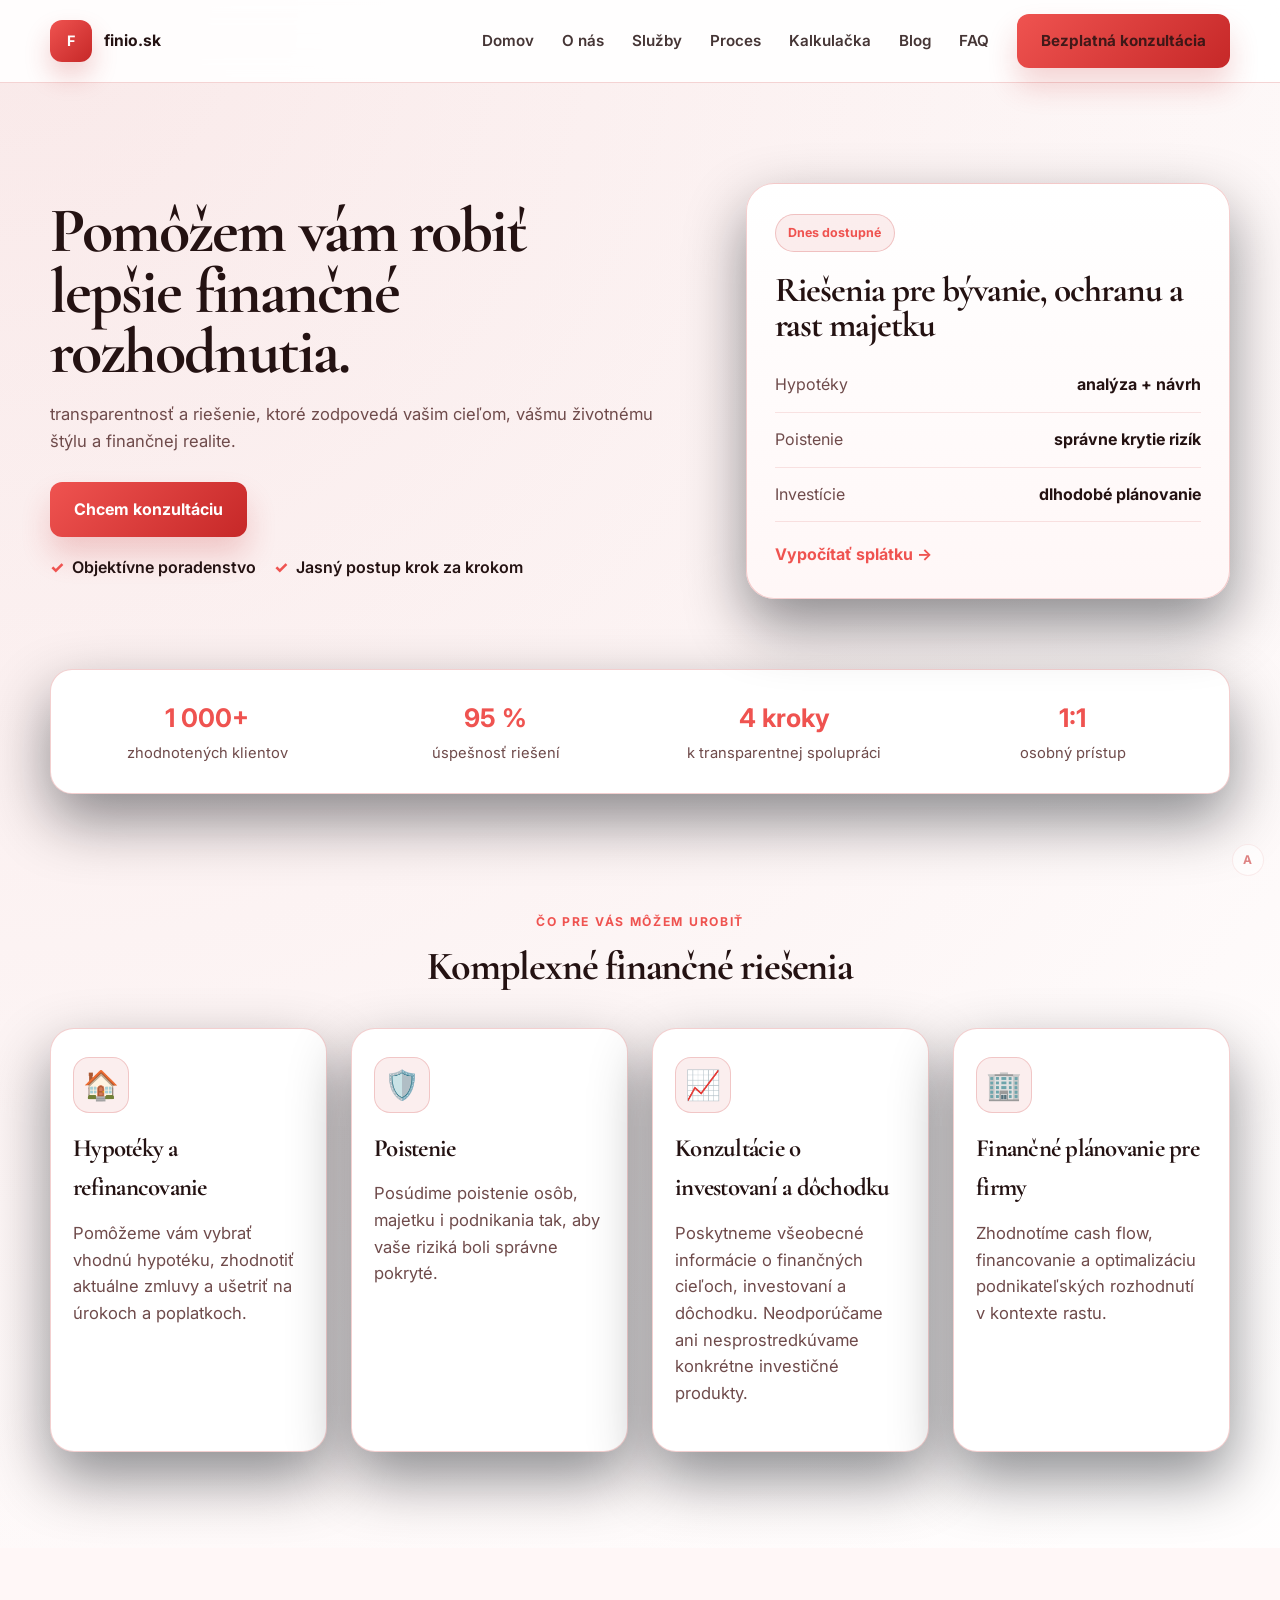
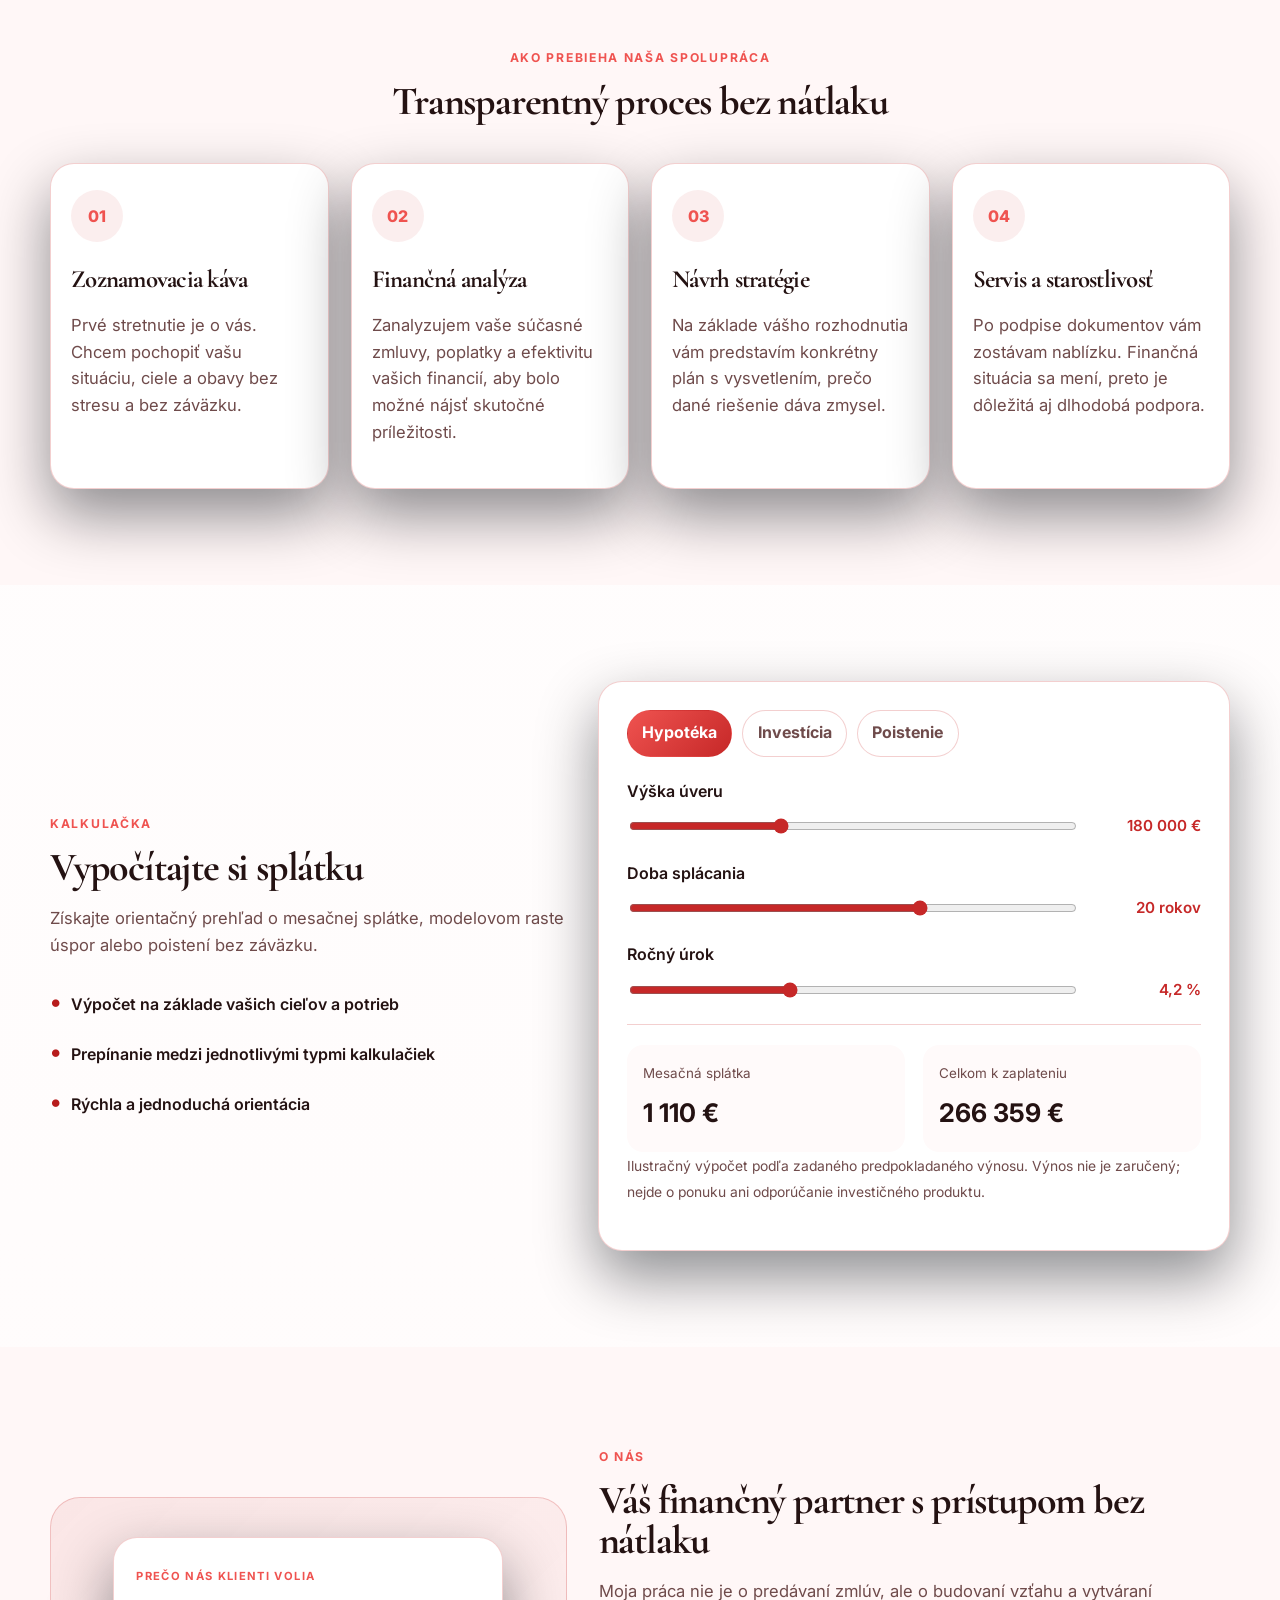
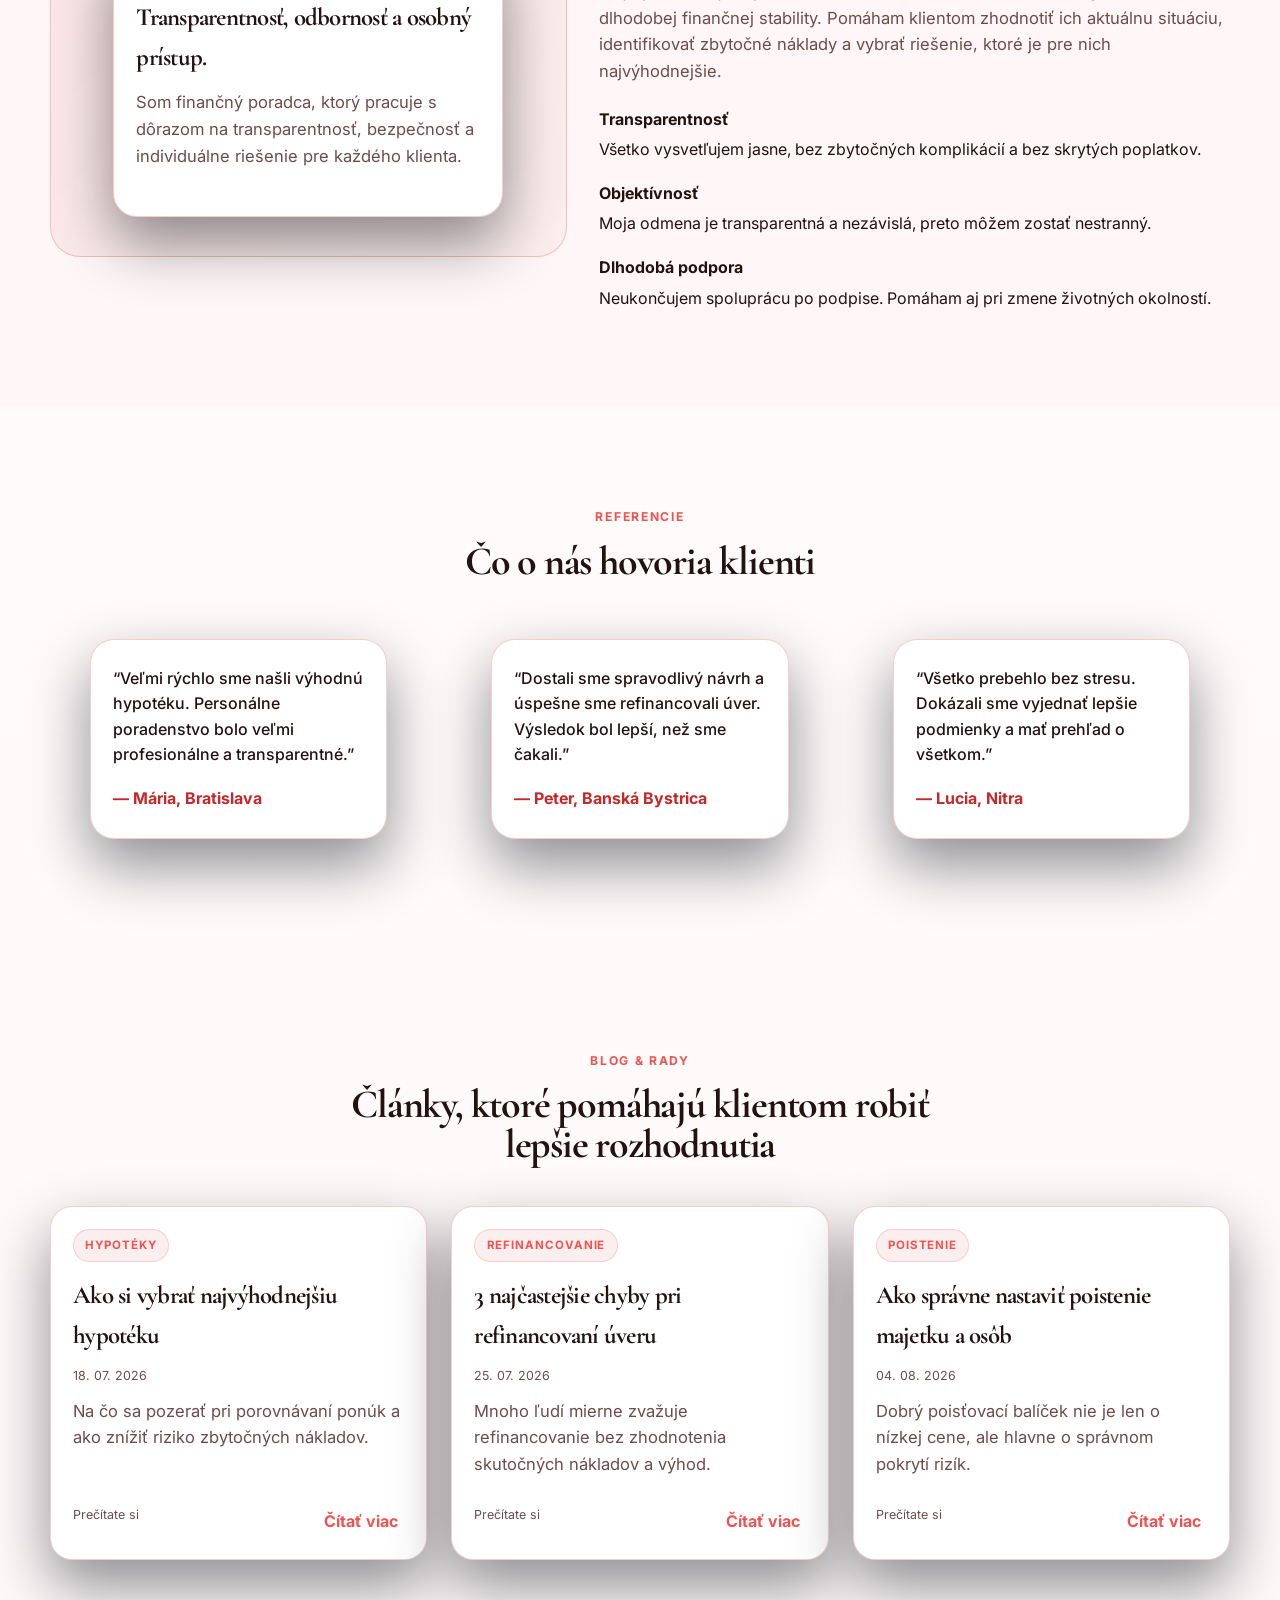
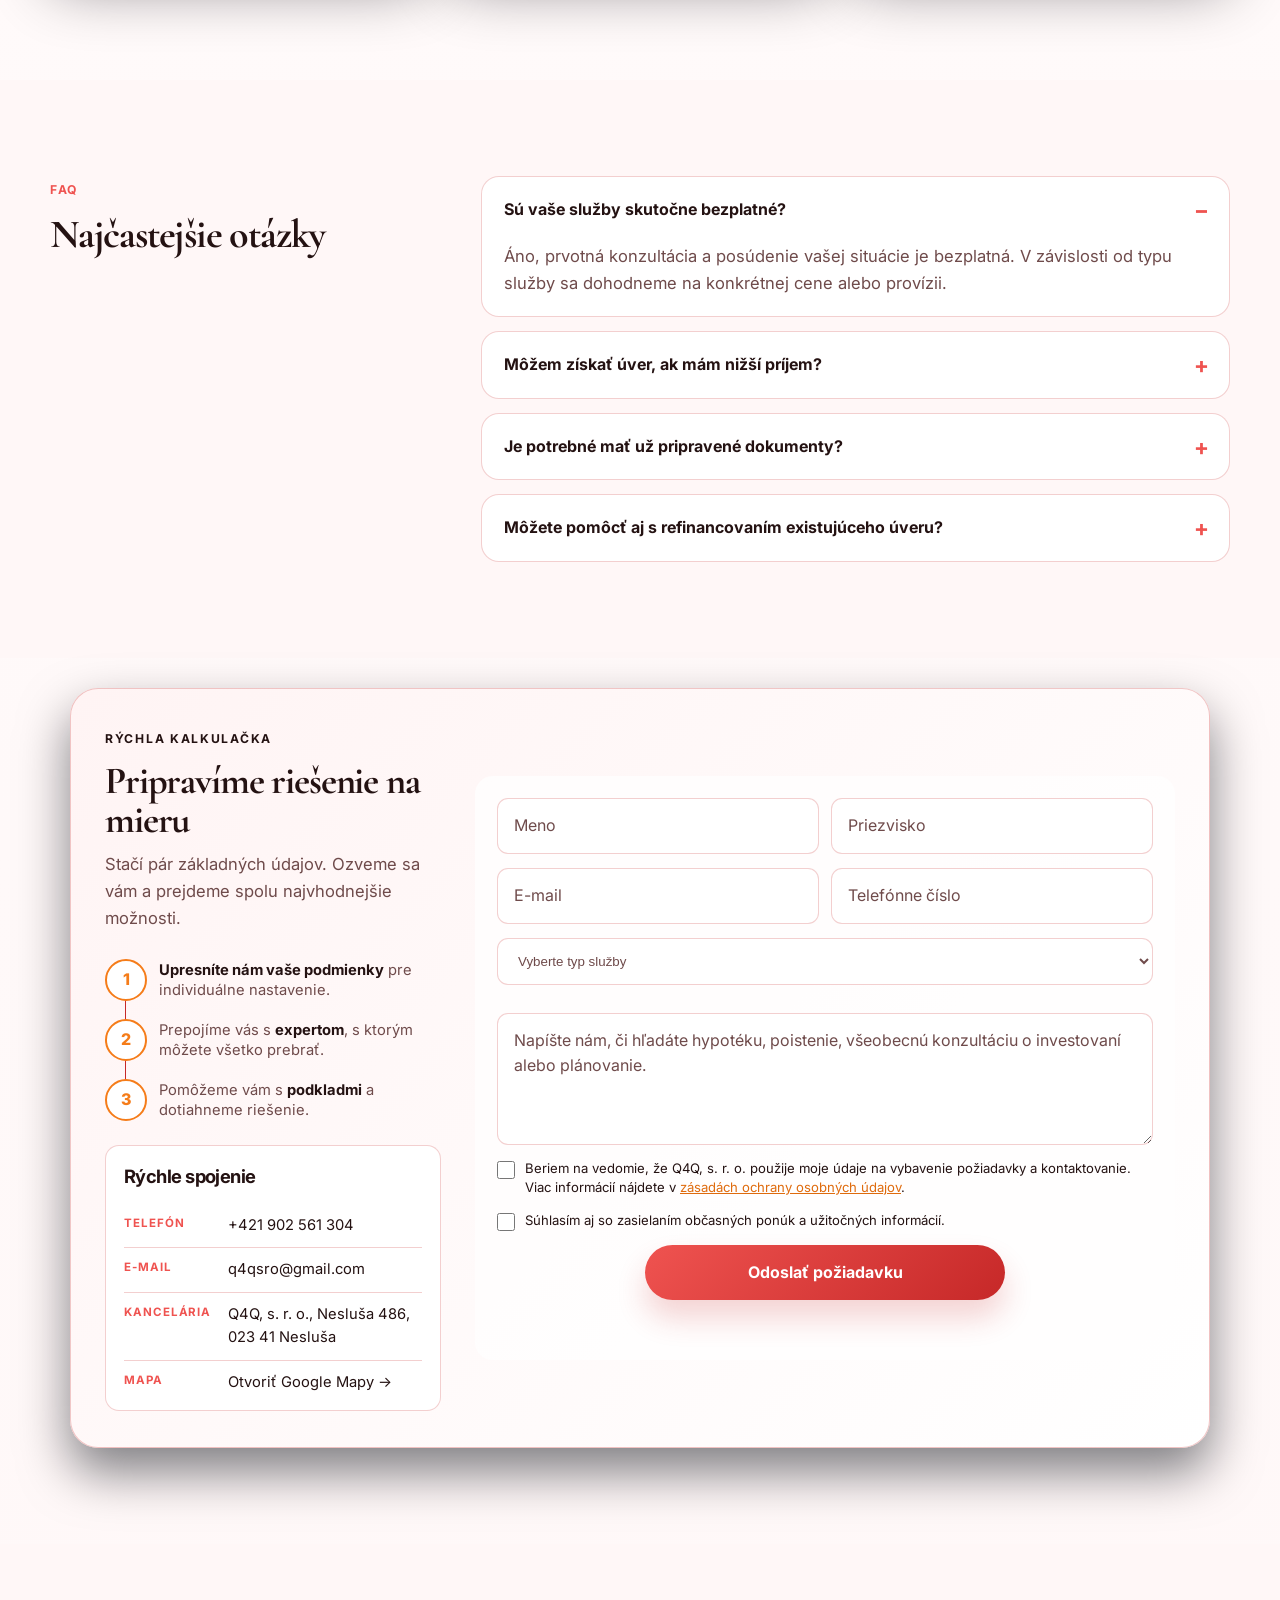
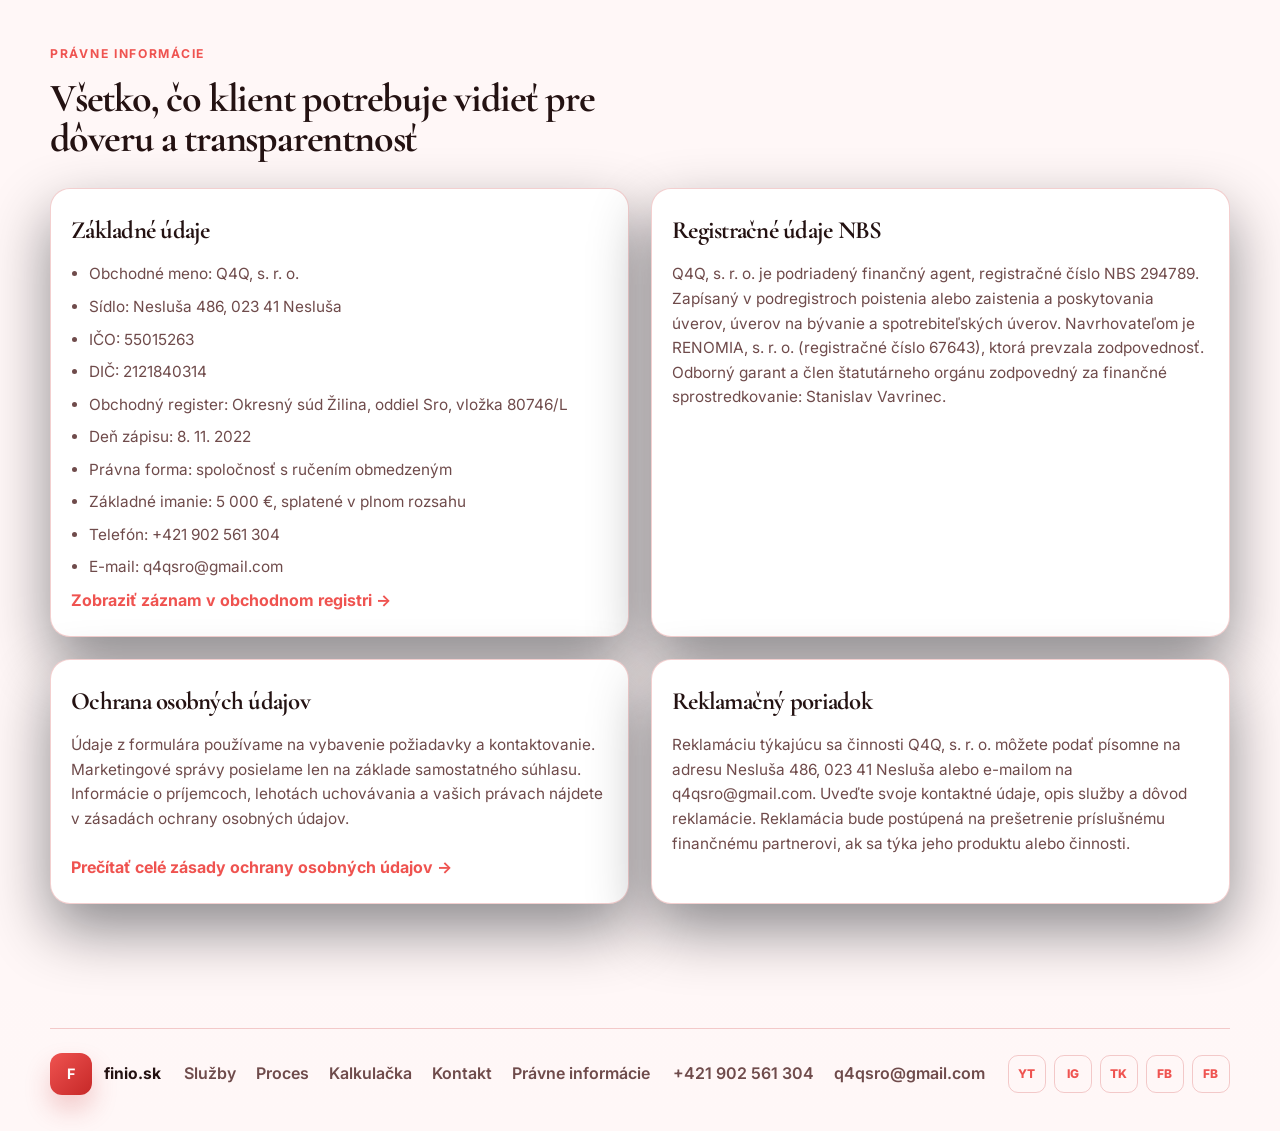
==== commit 37ffd5ec: "Add files via upload" ====
--- a/index.html
+++ b/index.html
@@ -3,10 +3,10 @@
   <head>
     <meta charset="UTF-8" />
     <meta name="viewport" content="width=device-width, initial-scale=1.0" />
-    <title>Finančný sprostredkovateľ | Riešenia pre vaše financie</title>
+    <title>finio.sk | Riešenia pre vaše financie</title>
     <meta
       name="description"
-      content="Finančný sprostredkovateľ pre hypotéky, osobné úvery, refinancovanie a poistenie. Rýchle a bezpečné riešenia na mieru."
+      content="finio.sk – hypotéky, úvery, refinancovanie, poistenie a všeobecné finančné konzultácie."
     />
     <link rel="preconnect" href="https://fonts.googleapis.com" />
     <link rel="preconnect" href="https://fonts.gstatic.com" crossorigin />
@@ -20,8 +20,8 @@
     <header class="site-header">
       <div class="container nav-wrap">
         <a href="#top" class="brand" aria-label="Domov">
-          <span class="brand-mark">FS</span>
-          <span class="brand-text">Finančný sprostredkovateľ</span>
+          <span class="brand-mark">F</span>
+          <span class="brand-text">finio.sk</span>
         </a>
 
         <button class="nav-toggle" aria-label="Otvoriť menu" aria-expanded="false">
@@ -87,19 +87,19 @@
       <section class="trust-bar">
         <div class="container trust-grid">
           <div>
-            <strong>?+</strong>
+            <strong>1 000+</strong>
             <span>zhodnotených klientov</span>
           </div>
           <div>
-            <strong>?+</strong>
-            <span>realizovaných riešení</span>
+            <strong>95 %</strong>
+            <span>úspešnosť riešení</span>
           </div>
           <div>
-            <strong>? kroky</strong>
+            <strong>4 kroky</strong>
             <span>k transparentnej spolupráci</span>
           </div>
           <div>
-            <strong>?%</strong>
+            <strong>1:1</strong>
             <span>osobný prístup</span>
           </div>
         </div>
@@ -132,9 +132,9 @@
 
             <article class="feature-card">
               <div class="icon">📈</div>
-              <h3>Investície & dôchodok</h3>
+              <h3>Konzultácie o investovaní a dôchodku</h3>
               <p>
-                Navrhneme strategiu budovania majetku, investičné riešenia a postup na ceste k dôchodku.
+                Poskytneme všeobecné informácie o finančných cieľoch, investovaní a dôchodku. Neodporúčame ani nesprostredkúvame konkrétne investičné produkty.
               </p>
             </article>
 
@@ -187,7 +187,7 @@
             <span class="eyebrow">Kalkulačka</span>
             <h2>Vypočítajte si splátku</h2>
             <p>
-              Získajte orientačný prehľad o mesačnej splátke, investičnom raste alebo poistení bez záväzku.
+              Získajte orientačný prehľad o mesačnej splátke, modelovom raste úspor alebo poistení bez záväzku.
             </p>
             <ul class="check-list">
               <li>Výpočet na základe vašich cieľov a potrieb</li>
@@ -238,6 +238,7 @@
                   <strong id="totalPayment">0 €</strong>
                 </div>
               </div>
+              <p><small>Ilustračný výpočet podľa zadaného predpokladaného výnosu. Výnos nie je zaručený; nejde o ponuku ani odporúčanie investičného produktu.</small></p>
             </div>
 
             <div class="calculator-variant" data-panel="investment">
@@ -541,19 +542,19 @@
               <h3>Rýchle spojenie</h3>
               <div class="quick-contact-row">
                 <span>Telefón</span>
-                <a href="tel:+421912345678">?</a>
+                <a href="tel:+421902561304">+421 902 561 304</a>
               </div>
               <div class="quick-contact-row">
                 <span>E-mail</span>
-                <a href="mailto:info@financnypartner.sk">?</a>
+                <a href="mailto:q4qsro@gmail.com">q4qsro@gmail.com</a>
               </div>
               <div class="quick-contact-row">
                 <span>Kancelária</span>
-                <span>?</span>
+                <span>Q4Q, s. r. o., Nesluša 486, 023 41 Nesluša</span>
               </div>
               <div class="quick-contact-row">
                 <span>Mapa</span>
-                <a href="https://www.google.com/maps/search/?api=1&query=Mestská+1,+010+01+Žilina" target="_blank" rel="noreferrer">Otvoriť Google Mapy →</a>
+                <a href="https://www.google.com/maps/search/?api=1&query=Neslu%C5%A1a+486,+023+41+Neslu%C5%A1a" target="_blank" rel="noreferrer">Otvoriť Google Mapy →</a>
               </div>
             </div>
           </div>
@@ -564,7 +565,7 @@
             action="https://formsubmit.co/q4qsro@gmail.com"
             method="POST"
           >
-            <input type="hidden" name="_subject" value="Nový dopyt z webu Finančný partner" />
+            <input type="hidden" name="_subject" value="Nový dopyt z webu finio.sk" />
             <input type="hidden" name="_template" value="table" />
             <input type="text" name="_honey" tabindex="-1" autocomplete="off" class="form-honeypot" aria-hidden="true" />
             <div class="field-row">
@@ -580,7 +581,7 @@
               <option value="Hypotéka">Hypotéka</option>
               <option value="Poistenie">Poistenie</option>
               <option value="Refinancovanie">Refinancovanie</option>
-              <option value="Investície">Investície</option>
+              <option value="Investičné konzultácie">Investičné konzultácie</option>
               <option value="Plánovanie a poradenstvo">Plánovanie a poradenstvo</option>
             </select>
 
@@ -670,28 +671,9 @@
                 </label>
               </div>
 
-              <div class="service-panel" data-service-fields="Investície" hidden>
-                <p class="service-panel-title">Nastavenie investičného cieľa</p>
-                <div class="field-row">
-                  <select name="Investičný cieľ" aria-label="Investičný cieľ" required>
-                    <option value="">Investičný cieľ</option>
-                    <option value="Tvorba rezervy">Tvorba rezervy</option>
-                    <option value="Bývanie">Bývanie</option>
-                    <option value="Dôchodok">Dôchodok</option>
-                    <option value="Zhodnotenie úspor">Zhodnotenie úspor</option>
-                  </select>
-                  <input type="text" name="Mesačná investícia" placeholder="Mesačná suma" inputmode="numeric" data-money-input required />
-                </div>
-                <div class="field-row">
-                  <input type="text" name="Počiatočný vklad" placeholder="Počiatočný vklad" inputmode="numeric" data-money-input />
-                  <input type="number" name="Investičný horizont" min="1" max="60" placeholder="Horizont (roky)" inputmode="numeric" />
-                </div>
-                <select name="Vzťah k riziku" aria-label="Vzťah k riziku">
-                  <option value="">Ako vnímate investičné riziko?</option>
-                  <option value="Opatrný prístup">Chcem opatrný prístup</option>
-                  <option value="Vyvážený prístup">Vyvážený prístup</option>
-                  <option value="Dynamický prístup">Znesiem dynamický prístup</option>
-                </select>
+              <div class="service-panel" data-service-fields="Investičné konzultácie" hidden>
+                <p class="service-panel-title">Všeobecné konzultácie o investovaní</p>
+                <p>Pomôžeme vám zorientovať sa vo finančných cieľoch a základných princípoch investovania. Neposkytujeme odporúčanie ani sprostredkovanie konkrétnych investičných produktov.</p>
               </div>
 
               <div class="service-panel" data-service-fields="Plánovanie a poradenstvo" hidden>
@@ -713,12 +695,12 @@
             <div class="service-progress" id="serviceProgress" hidden>
               <span>Správne informácie nám pomôžu pripraviť riešenie na mieru.</span>
             </div>
-            <textarea name="Správa" placeholder="Napíšte nám, či hľadáte hypotéku, poistenie, investície alebo plánovanie." rows="4" required></textarea>
+            <textarea name="Správa" placeholder="Napíšte nám, či hľadáte hypotéku, poistenie, všeobecnú konzultáciu o investovaní alebo plánovanie." rows="4" required></textarea>
             <label class="consent-row">
               <input type="checkbox" name="GDPR súhlas" value="Súhlasím so spracovaním osobných údajov" required />
               <span>
-                Súhlasím so spracovaním osobných údajov na účely vybavenia mojej požiadavky a kontaktovania.
-                Viac informácií nájdete v <a href="gdpr.html">ochrane osobných údajov</a>.
+                Beriem na vedomie, že Q4Q, s. r. o. použije moje údaje na vybavenie požiadavky a kontaktovanie.
+                Viac informácií nájdete v <a href="gdpr.html">zásadách ochrany osobných údajov</a>.
               </span>
             </label>
             <label class="consent-row consent-optional">
@@ -742,29 +724,34 @@
             <article class="legal-card">
               <h3>Základné údaje</h3>
               <ul>
-                <li>Názov spoločnosti: doplniť</li>
-                <li>Sídlo: doplniť</li>
-                <li>IČO: doplniť</li>
-                <li>DIČ: doplniť</li>
-                <li>Telefón: doplniť</li>
-                <li>E-mail: doplniť</li>
+                <li>Obchodné meno: Q4Q, s. r. o.</li>
+                <li>Sídlo: Nesluša 486, 023 41 Nesluša</li>
+                <li>IČO: 55015263</li>
+                <li>DIČ: 2121840314</li>
+                <li>Obchodný register: Okresný súd Žilina, oddiel Sro, vložka 80746/L</li>
+                <li>Deň zápisu: 8. 11. 2022</li>
+                <li>Právna forma: spoločnosť s ručením obmedzeným</li>
+                <li>Základné imanie: 5 000 €, splatené v plnom rozsahu</li>
+                <li>Telefón: <a href="tel:+421902561304">+421 902 561 304</a></li>
+                <li>E-mail: <a href="mailto:q4qsro@gmail.com">q4qsro@gmail.com</a></li>
               </ul>
+              <a class="legal-link" href="https://www.orsr.sk/vypis.asp?ID=644897&amp;SID=5&amp;P=0&amp;lan=sk" target="_blank" rel="noreferrer">Zobraziť záznam v obchodnom registri →</a>
             </article>
 
             <article class="legal-card">
               <h3>Registračné údaje NBS</h3>
-              <p>Text</p>
+              <p>Q4Q, s. r. o. je podriadený finančný agent, registračné číslo NBS 294789. Zapísaný v podregistroch poistenia alebo zaistenia a poskytovania úverov, úverov na bývanie a spotrebiteľských úverov. Navrhovateľom je RENOMIA, s. r. o. (registračné číslo 67643), ktorá prevzala zodpovednosť. Odborný garant a člen štatutárneho orgánu zodpovedný za finančné sprostredkovanie: Stanislav Vavrinec.</p>
             </article>
 
             <article class="legal-card">
               <h3>Ochrana osobných údajov</h3>
-              <p>Osobné údaje z kontaktného formulára spracúvame len na vybavenie vašej požiadavky a následnú komunikáciu. Právnym základom je váš súhlas, ktorý môžete kedykoľvek odvolať e-mailom. Údaje neposkytujeme tretím stranám okrem nevyhnutných technických poskytovateľov a uchovávame ich len po dobu potrebnú na vybavenie požiadavky a splnenie zákonných povinností.</p>
+              <p>Údaje z formulára používame na vybavenie požiadavky a kontaktovanie. Marketingové správy posielame len na základe samostatného súhlasu. Informácie o príjemcoch, lehotách uchovávania a vašich právach nájdete v zásadách ochrany osobných údajov.</p>
               <a class="legal-link" href="gdpr.html">Prečítať celé zásady ochrany osobných údajov →</a>
             </article>
 
             <article class="legal-card">
               <h3>Reklamačný poriadok</h3>
-              <p>Informácie o spôsoboch reklamy, komunikácie s klientom, zodpovednosti a reklamných podmienkach vložte do tejto sekcie.</p>
+              <p>Reklamáciu týkajúcu sa činnosti Q4Q, s. r. o. môžete podať písomne na adresu Nesluša 486, 023 41 Nesluša alebo e-mailom na <a href="mailto:q4qsro@gmail.com">q4qsro@gmail.com</a>. Uveďte svoje kontaktné údaje, opis služby a dôvod reklamácie. Reklamácia bude postúpená na prešetrenie príslušnému finančnému partnerovi, ak sa týka jeho produktu alebo činnosti.</p>
             </article>
           </div>
         </div>
@@ -775,8 +762,8 @@
       <div class="container footer-wrap">
         <div>
           <a href="#top" class="brand footer-brand">
-            <span class="brand-mark">FS</span>
-            <span class="brand-text">Finančný sprostredkovateľ</span>
+            <span class="brand-mark">F</span>
+            <span class="brand-text">finio.sk</span>
           </a>
         </div>
 
@@ -789,8 +776,8 @@
         </div>
 
         <div class="footer-contact">
-          <a href="tel:+421912345678">+421 912 345 678</a>
-          <a href="mailto:info@financnypartner.sk">info@financnypartner.sk</a>
+          <a href="tel:+421902561304">+421 902 561 304</a>
+          <a href="mailto:q4qsro@gmail.com">q4qsro@gmail.com</a>
         </div>
 
         <div class="social-links" aria-label="Sociálne siete">
@@ -802,60 +789,7 @@
         </div>
       </div>
 
-      <div class="container legal-info-wrap">
-        <div class="legal-info-block">
-          <h4>Registračné údaje NBS</h4>
-          <p>Pridať konkrétne údaje o registrácii a oprávnení.</p>
-        </div>
-        <div class="legal-info-block">
-          <h4>Identifikačné údaje</h4>
-          <p>Pridať názov spoločnosti, sídlo, IČO, DIČ a kontaktné údaje.</p>
-        </div>
-        <div class="legal-info-block">
-          <h4>Ochrana osobných údajov (GDPR)</h4>
-          <p>Pridať informácie o spracúvaní osobných údajov a kontaktoch.</p>
-        </div>
-        <div class="legal-info-block">
-          <h4>Reklamačný poriadok</h4>
-          <p>Pridať podrobnosti o reklamných zásadách a pravidlách spolupráce.</p>
-        </div>
-      </div>
     </footer>
-
-    <div id="cookieBanner" class="cookie-banner hidden" aria-live="polite" aria-label="Cookies nastavenia">
-      <div class="container cookie-inner">
-        <div class="cookie-copy">
-          <h3>Cookies</h3>
-          <p>
-            Táto stránka používa nevyhnutné cookies pre správne fungovanie a voliteľné cookies pre analytiku a marketing.
-            Zvoľte si, aké cookies chcete povoliť.
-          </p>
-        </div>
-
-        <div class="cookie-controls">
-          <label class="cookie-option">
-            <input type="checkbox" checked disabled />
-            <span>Nevyhnutné</span>
-          </label>
-
-          <label class="cookie-option">
-            <input type="checkbox" id="analyticsCookie" />
-            <span>Analytické</span>
-          </label>
-
-          <label class="cookie-option">
-            <input type="checkbox" id="marketingCookie" />
-            <span>Marketingové</span>
-          </label>
-        </div>
-
-        <div class="cookie-actions">
-          <button type="button" id="cookieAcceptAll" class="btn btn-primary">Povoliť všetko</button>
-          <button type="button" id="cookieRejectAll" class="btn btn-secondary">Iba nevyhnutné</button>
-          <button type="button" id="cookieSavePrefs" class="btn btn-secondary">Uložiť nastavenia</button>
-        </div>
-      </div>
-    </div>
 
     <script src="script.js?v=4"></script>
   </body>
--- a/styles.css
+++ b/styles.css
@@ -1,15 +1,15 @@
 :root {
-  --bg: #0c1220;
-  --bg-soft: #101a2a;
-  --surface: rgba(18, 28, 42, 0.88);
-  --surface-alt: rgba(24, 35, 50, 0.95);
-  --primary: #d9b46a;
-  --primary-soft: #f0dc9d;
-  --primary-deep: #a87d2f;
-  --secondary: #88d5c2;
-  --text: #edf2ff;
-  --muted: #b9c6d8;
-  --border: rgba(217, 180, 106, 0.24);
+  --bg: #ffffff;
+  --bg-soft: #fff5f5;
+  --surface: rgba(255, 255, 255, 0.94);
+  --surface-alt: #fffafa;
+  --primary: #c62828;
+  --primary-soft: #ef5350;
+  --primary-deep: #8e1b1b;
+  --secondary: #b71c1c;
+  --text: #241212;
+  --muted: #6f4b4b;
+  --border: rgba(198, 40, 40, 0.22);
   --shadow: 0 26px 60px rgba(2, 6, 14, 0.45);
 }
 
@@ -25,8 +25,8 @@
   margin: 0;
   font-family: "Inter", sans-serif;
   background:
-    radial-gradient(circle at top left, rgba(217, 180, 106, 0.15), transparent 25%),
-    linear-gradient(180deg, #08111b 0%, #0d1726 100%);
+    radial-gradient(circle at top left, rgba(198, 40, 40, 0.1), transparent 25%),
+    linear-gradient(180deg, #ffffff 0%, #fff7f7 100%);
   color: var(--text);
   line-height: 1.6;
 }
@@ -57,7 +57,7 @@
 }
 
 .section.alt {
-  background: rgba(13, 20, 30, 0.7);
+  background: #fff7f7;
 }
 
 .eyebrow {
@@ -111,8 +111,8 @@
   top: 0;
   z-index: 20;
   backdrop-filter: blur(14px);
-  background: rgba(9, 14, 24, 0.7);
-  border-bottom: 1px solid rgba(217, 180, 106, 0.2);
+  background: rgba(255, 255, 255, 0.9);
+  border-bottom: 1px solid rgba(198, 40, 40, 0.2);
 }
 
 .nav-wrap {
@@ -136,8 +136,8 @@
   height: 42px;
   border-radius: 12px;
   background: linear-gradient(135deg, var(--primary-soft), var(--primary));
-  box-shadow: 0 14px 26px rgba(217, 180, 106, 0.28);
-  color: #0d1726;
+  box-shadow: 0 14px 26px rgba(198, 40, 40, 0.22);
+  color: #ffffff;
   font-size: 0.9rem;
 }
 
@@ -157,7 +157,7 @@
 
 .main-nav a {
   position: relative;
-  color: rgba(237, 242, 255, 0.85);
+  color: rgba(36, 18, 18, 0.85);
 }
 
 .main-nav a:not(.nav-cta)::after {
@@ -192,8 +192,8 @@
 .nav-cta,
 .btn-primary {
   background: linear-gradient(135deg, var(--primary-soft), var(--primary));
-  color: #101a2a;
-  box-shadow: 0 18px 30px rgba(217, 180, 106, 0.25);
+  color: #ffffff;
+  box-shadow: 0 18px 30px rgba(198, 40, 40, 0.2);
 }
 
 .btn-secondary {
@@ -267,7 +267,7 @@
 
 .hero-card {
   padding: 30px 28px;
-  background: linear-gradient(180deg, rgba(18, 28, 42, 0.95), rgba(11, 18, 27, 0.95));
+  background: linear-gradient(180deg, #ffffff 0%, #fff7f7 100%);
   border: 1px solid var(--border);
   border-radius: 28px;
   box-shadow: var(--shadow);
@@ -275,9 +275,9 @@
 
 .card-badge {
   display: inline-flex;
-  background: rgba(217, 180, 106, 0.12);
-  color: var(--primary-soft);
-  border: 1px solid rgba(217, 180, 106, 0.26);
+  background: rgba(198, 40, 40, 0.08);
+  color: var(--primary-soft);
+  border: 1px solid rgba(198, 40, 40, 0.22);
   border-radius: 999px;
   padding: 0.5rem 0.8rem;
   font-size: 0.78rem;
@@ -296,7 +296,7 @@
   align-items: center;
   justify-content: space-between;
   padding: 14px 0;
-  border-bottom: 1px solid rgba(217, 180, 106, 0.12);
+  border-bottom: 1px solid rgba(198, 40, 40, 0.12);
 }
 
 .mini-stat span {
@@ -322,7 +322,7 @@
   display: grid;
   grid-template-columns: repeat(4, minmax(0, 1fr));
   gap: 20px;
-  background: rgba(16, 25, 38, 0.9);
+  background: #ffffff;
   border: 1px solid var(--border);
   border-radius: 22px;
   padding: 28px 22px;
@@ -375,7 +375,7 @@
 .testimonial-card,
 .visual-card,
 .calculator-panel {
-  background: linear-gradient(180deg, rgba(16, 24, 35, 0.98), rgba(11, 16, 24, 0.96));
+  background: #ffffff;
   border: 1px solid var(--border);
   border-radius: 24px;
   box-shadow: var(--shadow);
@@ -397,8 +397,8 @@
   width: 56px;
   height: 56px;
   border-radius: 16px;
-  background: rgba(217, 180, 106, 0.12);
-  border: 1px solid rgba(217, 180, 106, 0.22);
+  background: rgba(198, 40, 40, 0.08);
+  border: 1px solid rgba(198, 40, 40, 0.2);
   font-size: 1.8rem;
   margin-bottom: 16px;
 }
@@ -420,7 +420,7 @@
   width: 52px;
   height: 52px;
   border-radius: 50%;
-  background: rgba(217, 180, 106, 0.12);
+  background: rgba(198, 40, 40, 0.08);
   color: var(--primary-soft);
   font-weight: 800;
   margin-bottom: 18px;
@@ -479,7 +479,7 @@
 
 .calculator-tab.active {
   background: linear-gradient(135deg, var(--primary-soft), var(--primary));
-  color: #101a2a;
+  color: #ffffff;
   border-color: transparent;
 }
 
@@ -558,7 +558,7 @@
   min-height: 360px;
   display: grid;
   place-items: center;
-  background: linear-gradient(135deg, rgba(217, 180, 106, 0.12), rgba(88, 136, 191, 0.14));
+  background: linear-gradient(135deg, rgba(198, 40, 40, 0.08), rgba(198, 40, 40, 0.04));
   border-radius: 30px;
   border: 1px solid var(--border);
 }
@@ -566,7 +566,7 @@
 .visual-card {
   width: min(100%, 390px);
   padding: 30px 22px;
-  background: rgba(12, 18, 32, 0.86);
+  background: #ffffff;
 }
 
 .small-title {
@@ -618,7 +618,7 @@
 }
 
 .faq-item {
-  background: rgba(12, 18, 32, 0.9);
+  background: #ffffff;
   border: 1px solid var(--border);
   border-radius: 18px;
   overflow: hidden;
@@ -680,9 +680,9 @@
 }
 
 .blog-toggle-button {
-  border: 1px solid rgba(217, 180, 106, 0.25);
-  background: linear-gradient(180deg, rgba(20, 28, 38, 0.98), rgba(11, 17, 24, 0.98));
-  color: var(--primary-soft);
+  border: 1px solid rgba(198, 40, 40, 0.2);
+  background: #ffffff;
+  color: var(--primary);
   border-radius: 999px;
   padding: 0.8rem 1.4rem;
   font-weight: 700;
@@ -693,7 +693,7 @@
 .blog-toggle-button:hover,
 .blog-toggle-button:focus-visible {
   transform: translateY(-1px);
-  border-color: rgba(217, 180, 106, 0.45);
+  border-color: rgba(198, 40, 40, 0.38);
   box-shadow: 0 10px 20px rgba(10, 16, 24, 0.25);
 }
 
@@ -701,7 +701,7 @@
   display: flex;
   flex-direction: column;
   min-height: 100%;
-  background: linear-gradient(180deg, rgba(16, 24, 35, 0.98), rgba(11, 16, 24, 0.96));
+  background: #ffffff;
   border: 1px solid var(--border);
   border-radius: 22px;
   overflow: hidden;
@@ -716,8 +716,8 @@
   display: inline-flex;
   padding: 0.4rem 0.7rem;
   border-radius: 999px;
-  background: rgba(217, 180, 106, 0.12);
-  border: 1px solid rgba(217, 180, 106, 0.18);
+  background: rgba(198, 40, 40, 0.08);
+  border: 1px solid rgba(198, 40, 40, 0.16);
   color: var(--primary-soft);
   font-size: 0.72rem;
   font-weight: 700;
@@ -766,9 +766,9 @@
   z-index: 50;
   width: 32px;
   height: 32px;
-  border: 1px solid rgba(217, 180, 106, 0.14);
-  background: rgba(15, 22, 31, 0.7);
-  color: rgba(240, 220, 157, 0.58);
+  border: 1px solid rgba(198, 40, 40, 0.14);
+  background: #ffffff;
+  color: var(--primary);
   border-radius: 50%;
   cursor: pointer;
   font-size: 0.75rem;
@@ -781,7 +781,7 @@
 .admin-toggle:hover,
 .admin-toggle:focus-visible {
   opacity: 1;
-  border-color: rgba(217, 180, 106, 0.3);
+  border-color: rgba(198, 40, 40, 0.26);
   transform: scale(1.04);
 }
 
@@ -805,7 +805,7 @@
 .article-modal-content {
   position: relative;
   width: min(760px, 100%);
-  background: #0e1826;
+  background: #fff7f7;
   border: 1px solid var(--border);
   border-radius: 22px;
   box-shadow: var(--shadow);
@@ -853,7 +853,7 @@
 .admin-form input,
 .admin-form textarea {
   width: 100%;
-  border: 1px solid rgba(217, 180, 106, 0.25);
+  border: 1px solid rgba(198, 40, 40, 0.2);
   background: rgba(255, 255, 255, 0.03);
   color: var(--text);
   border-radius: 12px;
@@ -946,7 +946,7 @@
   margin-bottom: 12px;
   padding: 0.35rem 0.7rem;
   border-radius: 999px;
-  background: rgba(217, 180, 106, 0.12);
+  background: rgba(198, 40, 40, 0.08);
   color: var(--primary-soft);
   font-size: 0.72rem;
   font-weight: 700;
@@ -959,9 +959,9 @@
   grid-template-columns: 0.8fr 1.2fr;
   gap: 24px;
   align-items: center;
-  background: linear-gradient(135deg, rgba(217, 180, 106, 0.12), rgba(16, 40, 66, 0.92));
-  color: white;
-  border: 1px solid rgba(217, 180, 106, 0.3);
+  background: linear-gradient(135deg, #fff4f4 0%, #ffffff 100%);
+  color: var(--text);
+  border: 1px solid rgba(198, 40, 40, 0.26);
   border-radius: 32px;
   padding: 30px;
   box-shadow: 0 24px 50px rgba(2, 6, 14, 0.5);
@@ -970,20 +970,20 @@
 .cta-box .eyebrow,
 .cta-box h2,
 .cta-box p {
-  color: white;
+  color: var(--text);
 }
 
 .quick-contact {
   margin-top: 24px;
   padding: 20px 22px;
-  border: 1px solid rgba(255, 255, 255, 0.22);
+  border: 1px solid var(--border);
   border-radius: 18px;
-  background: rgba(8, 16, 29, 0.3);
+  background: #ffffff;
 }
 
 .quick-contact h3 {
   margin: 0 0 12px;
-  color: white;
+  color: var(--text);
   font-family: var(--font-display);
   font-size: 1.15rem;
 }
@@ -993,8 +993,8 @@
   grid-template-columns: 92px 1fr;
   gap: 12px;
   padding: 10px 0;
-  border-bottom: 1px solid rgba(255, 255, 255, 0.16);
-  color: rgba(255, 255, 255, 0.9);
+  border-bottom: 1px solid var(--border);
+  color: var(--text);
   font-size: 0.92rem;
 }
 
@@ -1012,7 +1012,7 @@
 }
 
 .quick-contact-row a {
-  color: white;
+  color: var(--text);
   text-decoration: none;
 }
 
@@ -1035,21 +1035,21 @@
 .contact-form textarea,
 .contact-form select {
   width: 100%;
-  border: 1px solid rgba(255, 255, 255, 0.25);
-  background: rgba(255, 255, 255, 0.12);
+  border: 1px solid var(--border);
+  background: #ffffff;
   border-radius: 14px;
-  color: white;
+  color: var(--text);
   padding: 0.9rem 1rem;
 }
 
 .contact-form input::placeholder,
 .contact-form textarea::placeholder,
 .contact-form select {
-  color: rgba(255, 255, 255, 0.8);
+  color: var(--muted);
 }
 
 .contact-form select option {
-  color: #0d1726;
+  color: #241212;
 }
 
 .service-fields {
@@ -1061,9 +1061,9 @@
   display: grid;
   gap: 12px;
   padding: 16px;
-  border: 1px solid rgba(255, 255, 255, 0.2);
+  border: 1px solid var(--border);
   border-radius: 14px;
-  background: rgba(0, 0, 0, 0.12);
+  background: #fff7f7;
 }
 
 .service-panel[hidden],
@@ -1082,7 +1082,7 @@
   display: flex;
   align-items: center;
   gap: 10px;
-  color: rgba(255, 255, 255, 0.85);
+  color: var(--text);
   font-size: 0.88rem;
 }
 
@@ -1261,7 +1261,7 @@
 }
 
 .legal-card {
-  background: linear-gradient(180deg, rgba(16, 24, 35, 0.98), rgba(11, 16, 24, 0.96));
+  background: #ffffff;
   border: 1px solid var(--border);
   border-radius: 20px;
   padding: 22px 20px;
@@ -1324,82 +1324,7 @@
 .social-links a:focus-visible {
   transform: translateY(-2px);
   background: var(--primary);
-  color: #101a2a;
-}
-
-.cookie-banner {
-  position: fixed;
-  left: 0;
-  right: 0;
-  bottom: 0;
-  z-index: 80;
-  background: rgba(7, 13, 22, 0.96);
-  border-top: 1px solid var(--border);
-  box-shadow: 0 -18px 40px rgba(2, 6, 14, 0.45);
-}
-
-.cookie-inner {
-  display: grid;
-  grid-template-columns: 1.4fr 1fr auto;
-  gap: 20px;
-  align-items: center;
-  padding: 20px 0;
-}
-
-.cookie-copy h3 {
-  margin-bottom: 6px;
-  color: var(--text);
-}
-
-.cookie-copy p {
-  margin: 0;
-  color: var(--muted);
-}
-
-.cookie-controls {
-  display: flex;
-  flex-wrap: wrap;
-  gap: 12px;
-  justify-content: center;
-}
-
-.cookie-option {
-  display: inline-flex;
-  align-items: center;
-  gap: 8px;
-  padding: 0.65rem 0.9rem;
-  border-radius: 999px;
-  border: 1px solid var(--border);
-  background: rgba(255, 255, 255, 0.03);
-  color: var(--text);
-  font-weight: 600;
-}
-
-.cookie-option input {
-  accent-color: var(--primary);
-}
-
-.cookie-actions {
-  display: flex;
-  flex-wrap: wrap;
-  justify-content: flex-end;
-  gap: 10px;
-}
-
-.cookie-actions .btn {
-  padding: 0.8rem 1rem;
-  font-size: 0.88rem;
-}
-
-@media (max-width: 980px) {
-  .cookie-inner {
-    grid-template-columns: 1fr;
-    padding: 18px 0;
-  }
-
-  .cookie-actions {
-    justify-content: flex-start;
-  }
+  color: #ffffff;
 }
 
 @media (max-width: 980px) {
@@ -1478,9 +1403,9 @@
   grid-template-columns: minmax(240px, 0.72fr) minmax(0, 1.5fr);
   gap: 34px;
   max-width: 1140px;
-  background: linear-gradient(135deg, rgba(217, 180, 106, 0.12), rgba(16, 40, 66, 0.92));
-  color: white;
-  border: 1px solid rgba(217, 180, 106, 0.3);
+  background: linear-gradient(135deg, #fff4f4 0%, #ffffff 100%);
+  color: var(--text);
+  border: 1px solid rgba(198, 40, 40, 0.26);
   border-radius: 28px;
   padding: 36px 34px;
   box-shadow: 0 24px 50px rgba(2, 6, 14, 0.5);
@@ -1489,7 +1414,7 @@
 .cta-box .eyebrow,
 .cta-box h2,
 .cta-box p {
-  color: white;
+  color: var(--text);
 }
 
 .cta-box h2 {
@@ -1500,7 +1425,7 @@
 
 .cta-box > div:first-child > p {
   max-width: 390px;
-  color: rgba(255, 255, 255, 0.86);
+  color: var(--muted);
 }
 
 .form-steps {
@@ -1544,30 +1469,30 @@
 
 .form-step p {
   margin: 0;
-  color: rgba(255, 255, 255, 0.82);
+  color: var(--muted);
   font-size: 0.92rem;
   line-height: 1.4;
 }
 
 .form-step strong {
-  color: white;
+  color: var(--text);
 }
 
 .quick-contact {
   margin-top: 24px;
   padding: 16px 18px;
-  border: 1px solid rgba(255, 255, 255, 0.22);
+  border: 1px solid var(--border);
   border-radius: 14px;
-  background: rgba(8, 16, 29, 0.3);
+  background: #ffffff;
 }
 
 .quick-contact h3 {
-  color: white;
+  color: var(--text);
 }
 
 .quick-contact-row {
-  border-bottom-color: rgba(255, 255, 255, 0.16);
-  color: rgba(255, 255, 255, 0.9);
+  border-bottom-color: var(--border);
+  color: var(--text);
 }
 
 .quick-contact-row > span:first-child {
@@ -1575,23 +1500,23 @@
 }
 
 .quick-contact-row a {
-  color: white;
+  color: var(--text);
 }
 
 .contact-form {
   gap: 14px;
   padding: 22px;
   border-radius: 18px;
-  background: rgba(255, 255, 255, 0.04);
+  background: rgba(255, 255, 255, 0.72);
 }
 
 .contact-form input,
 .contact-form textarea,
 .contact-form select {
-  border: 1px solid rgba(255, 255, 255, 0.25);
+  border: 1px solid var(--border);
   border-radius: 11px;
-  background: rgba(255, 255, 255, 0.12);
-  color: white;
+  background: #ffffff;
+  color: var(--text);
   padding: 0.88rem 1rem;
 }
 
@@ -1605,12 +1530,12 @@
 .contact-form input::placeholder,
 .contact-form textarea::placeholder,
 .contact-form select {
-  color: rgba(255, 255, 255, 0.8);
+  color: var(--muted);
 }
 
 .service-panel {
-  border-color: rgba(255, 255, 255, 0.2);
-  background: rgba(0, 0, 0, 0.12);
+  border-color: var(--border);
+  background: #fff7f7;
 }
 
 .service-panel-title {
@@ -1619,7 +1544,7 @@
 
 .switch-row,
 .consent-row {
-  color: rgba(255, 255, 255, 0.85);
+  color: var(--text);
 }
 
 .consent-row a {
@@ -1628,7 +1553,7 @@
 
 .service-progress {
   border-left-color: var(--primary);
-  color: rgba(255, 255, 255, 0.75);
+  color: var(--muted);
 }
 
 .contact-form .btn-primary {
@@ -1636,11 +1561,38 @@
   justify-self: center;
   border-radius: 999px;
   background: linear-gradient(135deg, var(--primary-soft), var(--primary));
-  color: #101a2a;
-  box-shadow: 0 18px 30px rgba(217, 180, 106, 0.25);
+  color: #ffffff;
+  box-shadow: 0 18px 30px rgba(198, 40, 40, 0.2);
 }
 
 @media (max-width: 720px) {
+  .cta-box {
+    grid-template-columns: 1fr;
+    gap: 24px;
+    padding: 24px 16px;
+  }
+
+  .legal-grid {
+    grid-template-columns: 1fr;
+  }
+
+  .legal-info-wrap {
+    grid-template-columns: 1fr;
+  }
+
+  .field-row {
+    grid-template-columns: 1fr;
+  }
+
+  .quick-contact-row {
+    grid-template-columns: 1fr;
+    gap: 4px;
+  }
+
+  .contact-form {
+    min-width: 0;
+  }
+
   .cta-box {
     padding: 24px 16px;
     border-radius: 20px;
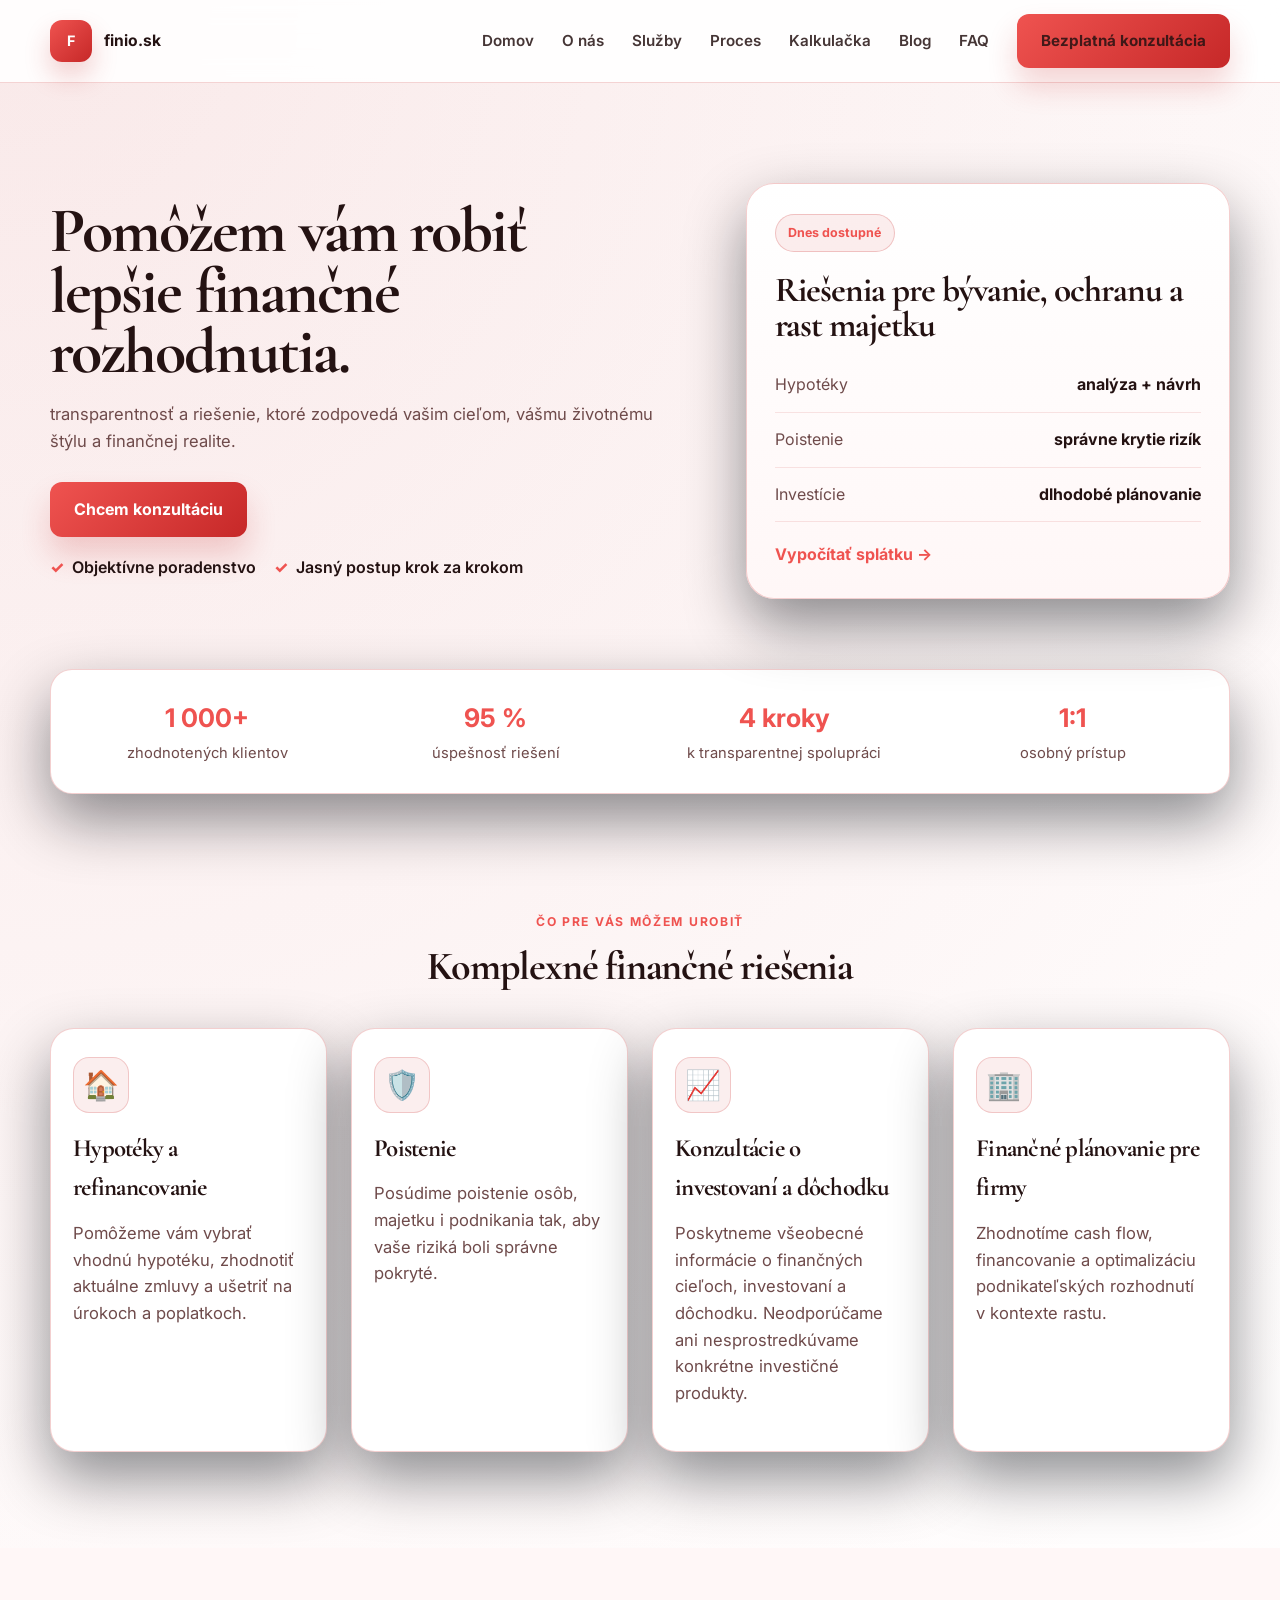
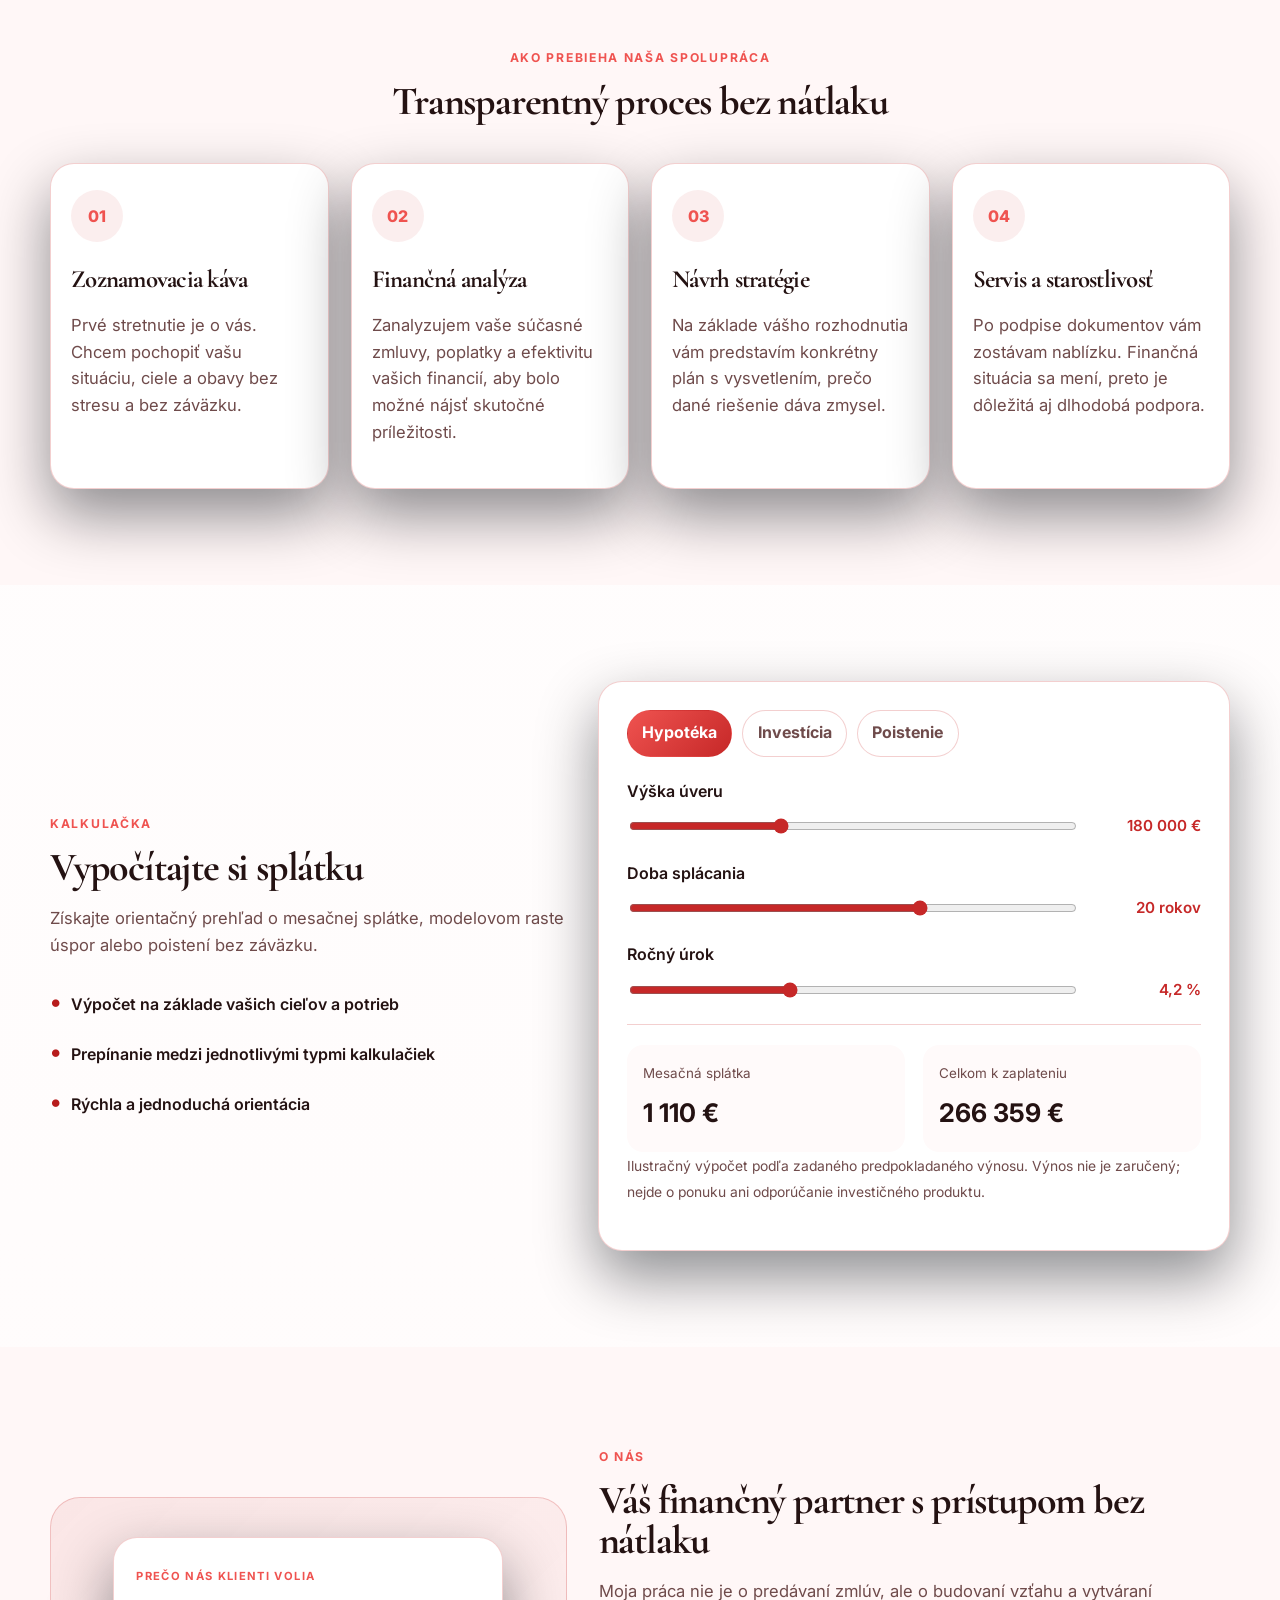
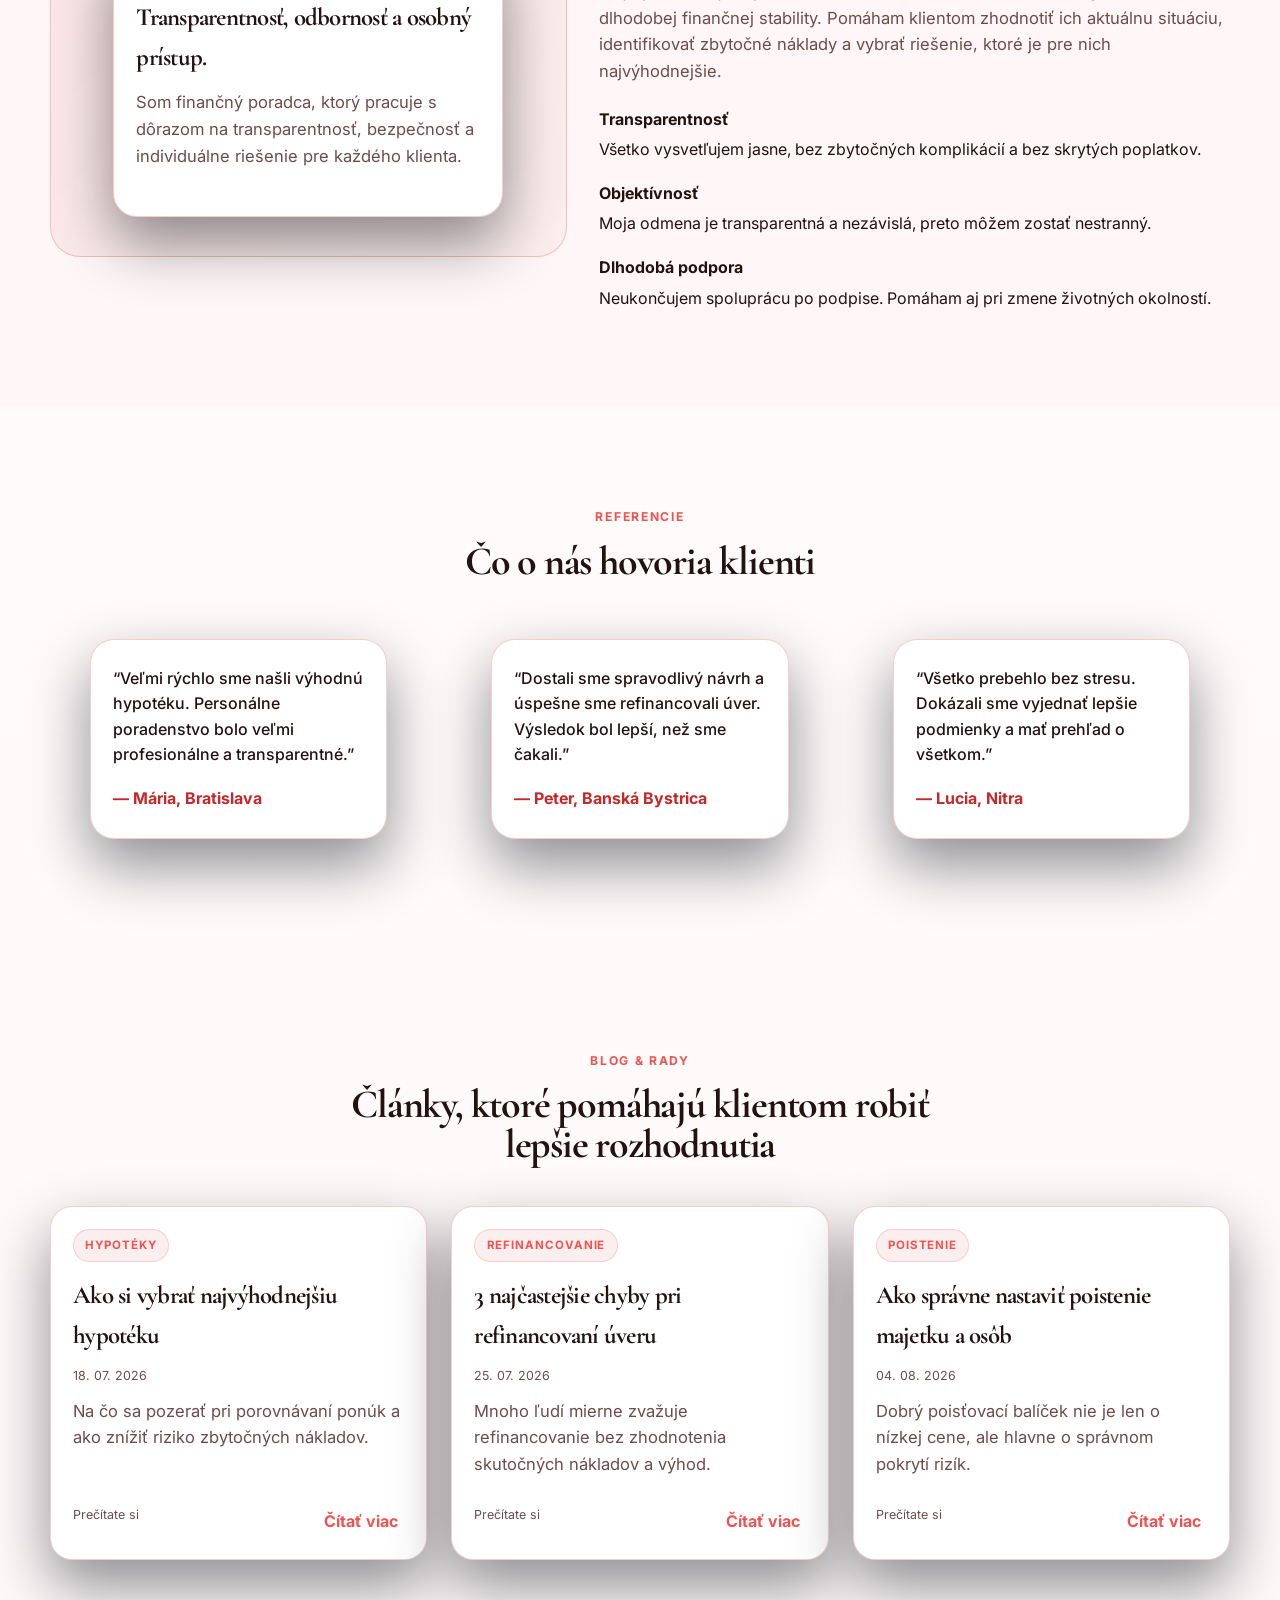
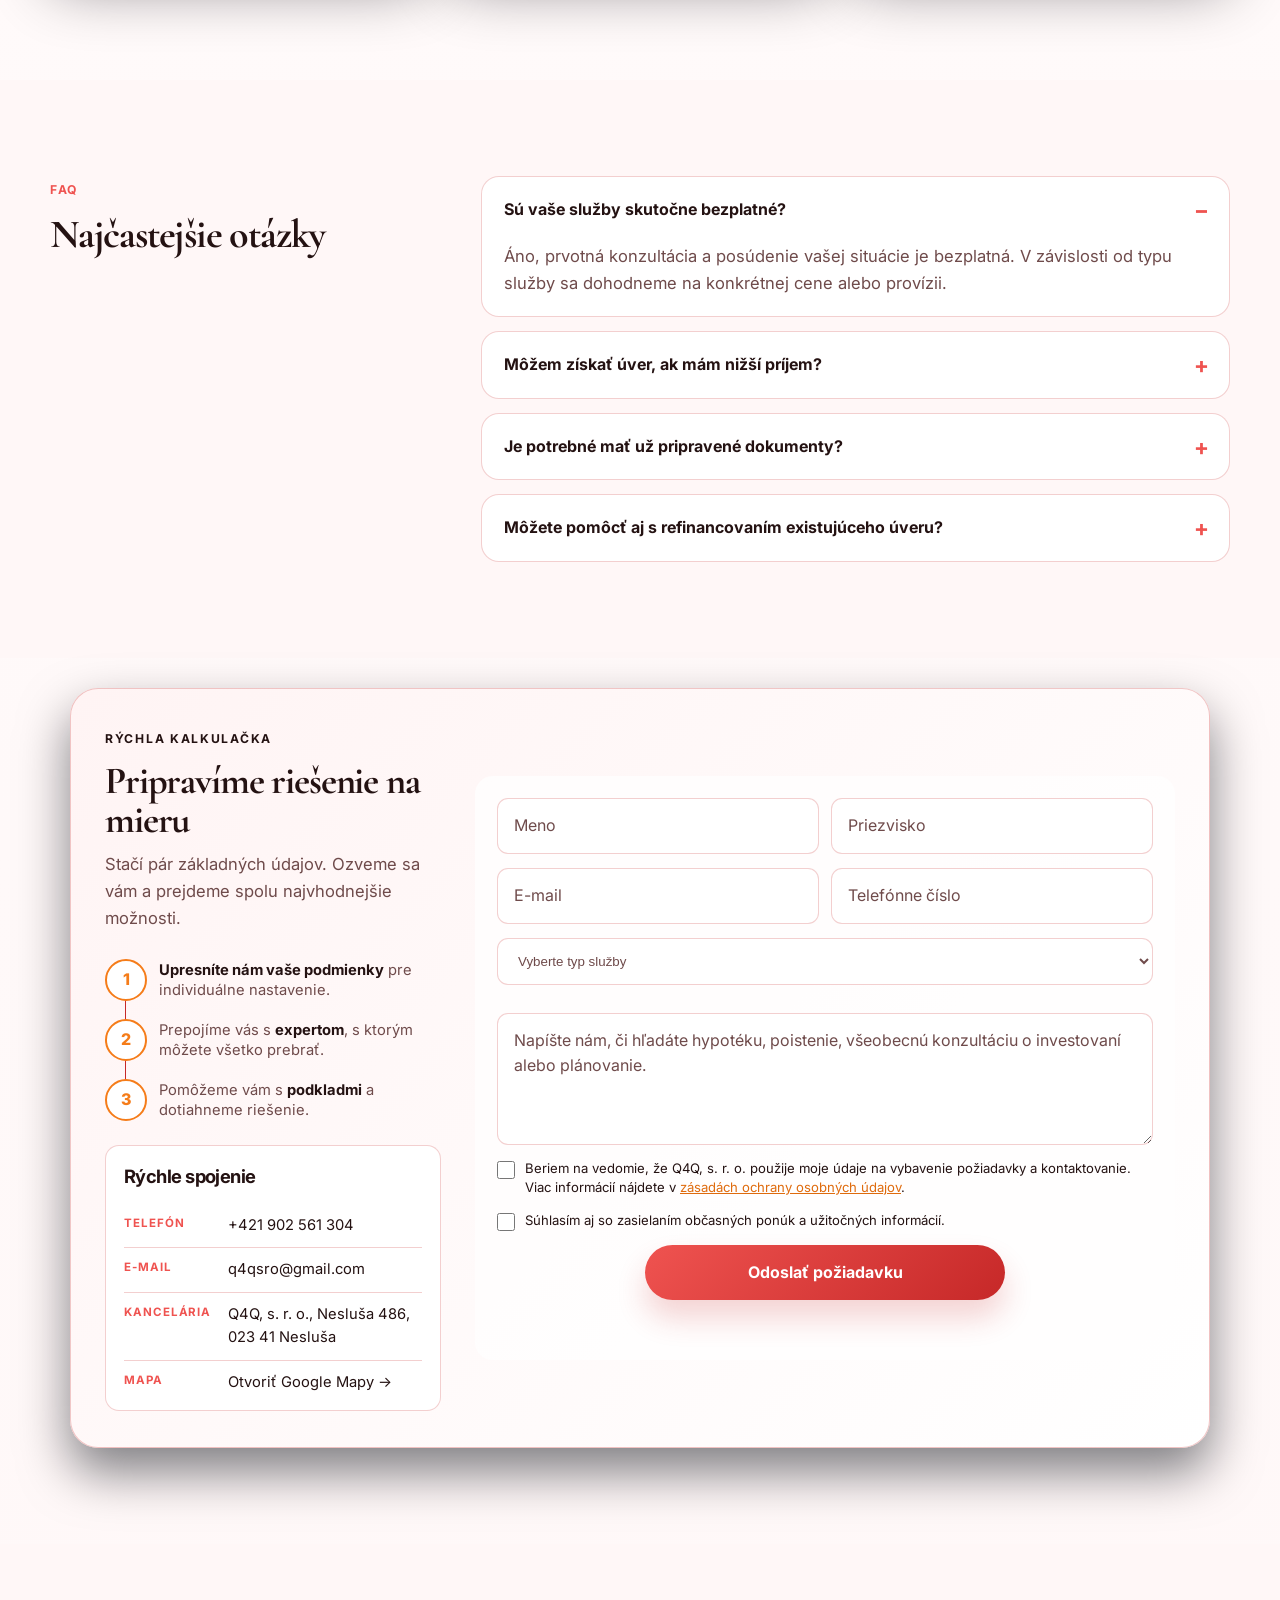
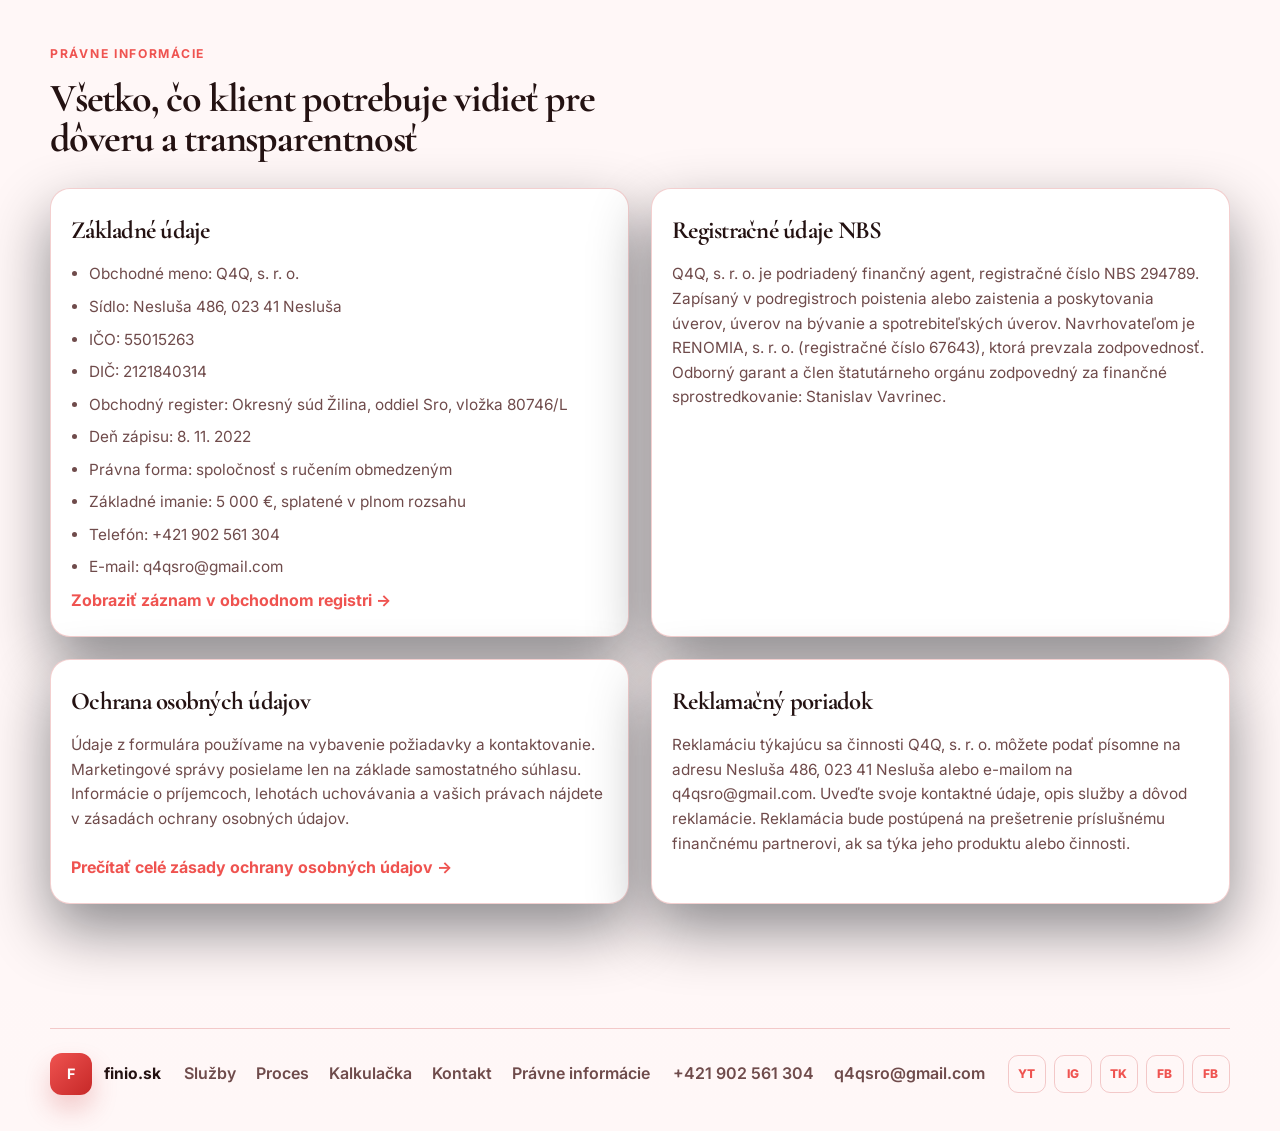
==== commit 53c5db20: "Add files via upload" ====
--- a/index.html
+++ b/index.html
@@ -43,8 +43,6 @@
       </div>
     </header>
 
-    <button type="button" class="admin-toggle" id="adminToggle" aria-label="Admin prístup">A</button>
-
     <main id="top">
       <section class="hero">
         <div class="container hero-grid">
@@ -450,64 +448,6 @@
           </div>
         </div>
       </section>
-
-      <div id="adminOverlay" class="admin-overlay hidden">
-        <div class="admin-modal" role="dialog" aria-modal="true" aria-labelledby="adminTitle">
-          <button type="button" class="admin-close" id="adminClose" aria-label="Zavrieť">×</button>
-
-          <div id="adminLoginBlock">
-            <h3 id="adminTitle">Admin prístup</h3>
-            <form id="adminLoginForm" class="admin-form">
-              <label>
-                Heslo
-                <input type="password" id="adminPassword" placeholder="Zadajte heslo" required />
-              </label>
-              <button type="submit" class="btn btn-primary">Prihlásiť sa</button>
-            </form>
-          </div>
-
-          <div id="adminPanel" class="hidden">
-            <div class="admin-header-row">
-              <h3>Správa blogu</h3>
-              <button type="button" id="logoutAdmin" class="btn btn-secondary">Odhlásiť</button>
-            </div>
-
-            <form id="blogForm" class="admin-form admin-form-grid">
-              <input type="hidden" id="postId" />
-
-              <label>
-                Názov článku
-                <input type="text" id="postTitle" placeholder="Napíšte názov článku" required />
-              </label>
-
-              <label>
-                Kategória
-                <input type="text" id="postCategory" placeholder="Hypotéky, poistenie, investície" required />
-              </label>
-
-              <label class="full-width">
-                Krátky popis
-                <textarea id="postExcerpt" rows="2" placeholder="Krátky úvod do článku" required></textarea>
-              </label>
-
-              <label class="full-width">
-                Obsah článku
-                <textarea id="postContent" rows="8" placeholder="Celý text článku" required></textarea>
-              </label>
-
-              <div class="form-actions full-width">
-                <button type="submit" class="btn btn-primary" id="savePostBtn">Uložiť článok</button>
-                <button type="button" class="btn btn-secondary" id="resetPostForm">Vymazať formulár</button>
-              </div>
-            </form>
-
-            <div class="admin-list-wrap">
-              <h4>Existujúce články</h4>
-              <div id="adminPostList" class="admin-post-list"></div>
-            </div>
-          </div>
-        </div>
-      </div>
 
       <div id="articleModal" class="article-modal hidden" role="dialog" aria-modal="true" aria-labelledby="articleModalTitle">
         <div class="article-modal-content">
--- a/styles.css
+++ b/styles.css
@@ -759,33 +759,6 @@
   cursor: pointer;
 }
 
-.admin-toggle {
-  position: fixed;
-  right: 16px;
-  bottom: 24px;
-  z-index: 50;
-  width: 32px;
-  height: 32px;
-  border: 1px solid rgba(198, 40, 40, 0.14);
-  background: #ffffff;
-  color: var(--primary);
-  border-radius: 50%;
-  cursor: pointer;
-  font-size: 0.75rem;
-  font-weight: 700;
-  letter-spacing: 0.08em;
-  opacity: 0.56;
-  transition: opacity 0.2s ease, transform 0.2s ease, border-color 0.2s ease;
-}
-
-.admin-toggle:hover,
-.admin-toggle:focus-visible {
-  opacity: 1;
-  border-color: rgba(198, 40, 40, 0.26);
-  transform: scale(1.04);
-}
-
-.admin-overlay,
 .article-modal {
   position: fixed;
   inset: 0;
@@ -801,7 +774,6 @@
   display: none !important;
 }
 
-.admin-modal,
 .article-modal-content {
   position: relative;
   width: min(760px, 100%);
@@ -811,11 +783,6 @@
   box-shadow: var(--shadow);
 }
 
-.admin-modal {
-  padding: 28px;
-}
-
-.admin-close,
 .article-close {
   position: absolute;
   top: 14px;
@@ -828,97 +795,6 @@
   color: var(--text);
   cursor: pointer;
   font-size: 1.5rem;
-}
-
-.admin-header-row {
-  display: flex;
-  justify-content: space-between;
-  gap: 12px;
-  align-items: center;
-  margin-bottom: 16px;
-}
-
-.admin-form {
-  display: grid;
-  gap: 14px;
-}
-
-.admin-form label {
-  display: grid;
-  gap: 8px;
-  color: var(--text);
-  font-weight: 600;
-}
-
-.admin-form input,
-.admin-form textarea {
-  width: 100%;
-  border: 1px solid rgba(198, 40, 40, 0.2);
-  background: rgba(255, 255, 255, 0.03);
-  color: var(--text);
-  border-radius: 12px;
-  padding: 0.9rem 1rem;
-}
-
-.admin-form-grid {
-  grid-template-columns: repeat(2, minmax(0, 1fr));
-}
-
-.full-width {
-  grid-column: 1 / -1;
-}
-
-.form-actions {
-  display: flex;
-  flex-wrap: wrap;
-  gap: 12px;
-}
-
-.admin-list-wrap {
-  margin-top: 24px;
-  border-top: 1px solid var(--border);
-  padding-top: 18px;
-}
-
-.admin-post-list {
-  display: grid;
-  gap: 10px;
-  margin-top: 12px;
-}
-
-.admin-post-item {
-  display: flex;
-  justify-content: space-between;
-  gap: 12px;
-  align-items: center;
-  background: rgba(255, 255, 255, 0.02);
-  border: 1px solid var(--border);
-  border-radius: 12px;
-  padding: 12px 14px;
-}
-
-.admin-post-item strong {
-  display: block;
-  color: var(--text);
-}
-
-.admin-post-item span {
-  color: var(--muted);
-  font-size: 0.82rem;
-}
-
-.admin-post-actions {
-  display: flex;
-  gap: 8px;
-}
-
-.admin-post-actions button {
-  border: 1px solid var(--border);
-  background: transparent;
-  padding: 0.45rem 0.7rem;
-  border-radius: 10px;
-  color: var(--text);
-  cursor: pointer;
 }
 
 .article-modal-content {
